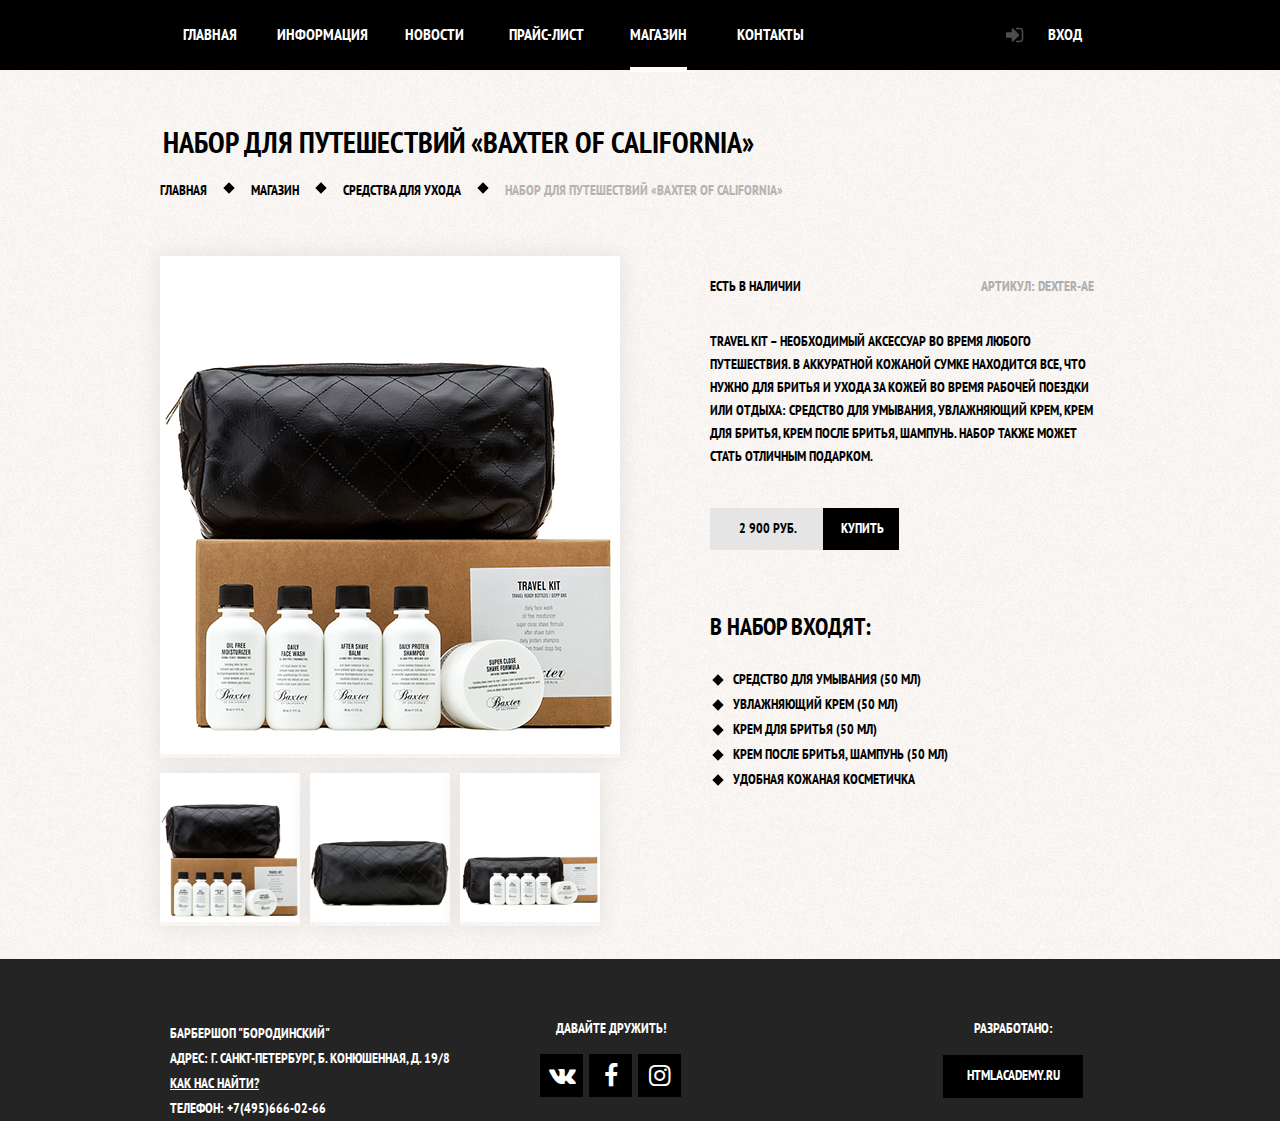
==== barbershop-item.html @ 1c70d249 "v 2.0" ====
<!DOCTYPE html>
<html lang="ru">
<head>
	<title>Барбершоп «Бородинский»</title>
	<link rel="stylesheet" href="css/style.css">
	<link rel="stylesheet" href="css/normalize.css">
</head>
<body>
	<div class="wrapper barbershop-background-white">
		<header class="header header_size header__btn_text">
			<div class="container">	
				<ul type="none">
					<li><a class="header__btn header__btn_size" href="index.html">Главная</a></li>						
					<li><a class="header__btn header__btn_size" href="#">Информация</a></li>
					<li><a class="header__btn header__btn_size" href="#">Новости</a></li>
					<li><a class="header__btn header__btn_size" href="barbershop-price.html">Прайс-лист</a></li>
					<li><a class="header__btn header__btn_size" href="barbershop-shop.html"><span class="header__btn_current-page">Магазин</span></a></li>
					<li><a class="header__btn header__btn_size" href="#">Контакты</a></li>
				</ul>
					<a class="header__btn header__btn_size header__btn_align" href="#">
					<img class="header__btn__icon-login header__btn__icon-login_size" src="img/icon-login.png">Вход
					</a>
					<div class="clearfix"></div>
			</div>
		</header>

		<div class="container">
			<div class="title title_text title_size">
				<h2>Набор для путешествий «Baxter of California»</h2>
			</div>

			<ul class="bread-crumbs bread-crumbs_text bread-crumbs_size">
				<li><a href="#">Главная</a></li>
				<li><a href="#">Магазин</a></li>
				<li><a href="#">Средства для ухода</a></li>
				<li><span class="bread-crumbs_text_grey">Набор для путешествий «Baxter of California»</span></li>
				<div class="clearfix"></div>
			</ul>

			<div class="product-img product-img_size">

				<div class="product-img-main_size product-img_shadow">
					<img src="img/baxter-of-california-img-1.png">
				</div>

				<div class="product-img_shadow product-img_float">
					<img src="img/baxter-of-california-img-2.png">
				</div>

				<div class="product-img-secondary_size product-img_shadow product-img_float">
					<img src="img/baxter-of-california-img-3.png">
				</div>

				<div class="product-img_shadow product-img_float">
					<img src="img/baxter-of-california-img-4.png">
				</div>
			</div>

			<div class="product-information product-information_size product-information_text">
				<p>
					Есть в наличии <span class="product-information__article_text">Артикул: DEXTER-AE</span>
				</p>

				<p class="product-information__description_size 
					product-information__description_text">
					Travel Kit – необходимый аксессуар во время любого путешествия. В аккуратной кожаной сумке находится все, что нужно для бритья и ухода за кожей во время рабочей поездки или отдыха: средство для умывания, увлажняющий крем, крем для бритья, крем после бритья, шампунь. Набор также может стать отличным подарком.
				</p>

				<ul class="product-information__cost-buy">
					<li>2 900 руб.</li>
					<li><a href="#">Купить</a></li>
				</ul>

				<div class="clearfix"></div>

				<h3>В набор входят:</h3>

				<ul class="product-information__kit">
					<li>Средство для умывания (50 мл)</li>
					<li>Увлажняющий крем (50 мл)</li>
					<li>Крем для бритья (50 мл)</li>
					<li>Крем после бритья, шампунь (50 мл)</li>
					<li>Удобная кожаная косметичка</li>
				</ul>
			</div>
		</div>
		<div class="clearfix"></div>

			<footer class="footer footer_size">
			<div class="container">
				<div class="footer__adress_size footer__adress_text footer_float">
					<ul type="none">
						<li>Барбершоп "Бородинский"</li>
						<li>Адрес: г. Санкт-Петербург, Б. Конюшенная, д. 19/8</li>
						<li><a class="footer__adress__text_underline" href="#">Как нас найти?</a></li>
						<li>Телефон: +7(495)666-02-66</li>
					</ul>
				</div>

				<div class="footer__vk-fb_size footer__vk-fb_text footer_float">
					<h4>Давайте дружить!</h4>
					<br>
					<ul type="none">
						<li>
							<a class="footer__vk_size footer__vk_text" href="#">
								<i class="icon-vkontakte"></i>
							</a>
						</li>
						<li>
							<a class="footer__f_size footer__f_text" href="#">
								<i class="icon-facebook"></i>
							</a>
						</li>
						<li>
							<a class="footer__instagram_size footer__instagram_text" href="#">
								<i class="icon-instagram"></i>
							</a>
						</li>
					</ul>
				</div>

				<div class="footer__developer_size footer__developer_text footer_float">
					<h4>Разработано:</h4>
					<div class="footer__develer__html-academy_size footer__develer__html-academy_text">
					<a href="#">htmlacademy.ru</a>
					</div>
				</div>
				<div class="clearfix"></div>
			</div>
		</footer>

	</div>
</body>
</html>
---- css/style.css ----
/*
*******************************

Содержание

*******************************
1. INDEX......................1
	1.1. FONT.................1
	1.2. HEADER(MENU).........2
	1.3. LOGO.................3
	1.4. DESCRIPTION..........4
	1.5. NEWS-PHOTO...........5
	1.6. CONTACTS SIGN-UP.....6
	1.7. FOOTER...............7
8. BARBERSHOP-ITEM............8 
	8.1 TITLE.................8
	8.2 BREAD-CRUMBS..........9
	8.3 PRODUCT..............10
9. BARBERSHOP-PRICE..........11
	9.1 HAIRCUT..............11
	9.2 MEANS................12
	9.3 TABLE................13
	9.4 ABOUT-US.............14
10.BARBERSHOP-SHOP...........15
	10.1 MANUFACTURERS-
	GROUP-OF-PRODUCT.........16
	10.2 MANUFACTURERS.......17
	10.3 GROUP-OF-PRODUCT....18
	10.4 GOODS...............19
*/


/*
***********************

INDEX................1

		START

***********************
*/


/*
***********************

FONT.................1

		START

***********************
*/

@font-face {
    font-family: "PT Sans Narrow Bold"; /* Гарнитура шрифта */
    src: url(../fonts/PTSans/PTN77F.ttf); /* Путь к файлу со шрифтом */
   }

@font-face {
    font-family: "PT Sans Narrow"; /* Гарнитура шрифта */
    src: url(../fonts/PTSans/PTN57F.ttf); /* Путь к файлу со шрифтом */
   }

@font-face {
  font-family: 'fontello';
  src: url('../fonts/fontello.eot?81236304');
  src: url('../fonts/fontello.eot?81236304#iefix') format('embedded-opentype'),
       url('../fonts/fontello.woff2?81236304') format('woff2'),
       url('../fonts/fontello.woff?81236304') format('woff'),
       url('../fonts/fontello.ttf?81236304') format('truetype'),
       url('../fonts/fontello.svg?81236304#fontello') format('svg');
  font-weight: normal;
  font-style: normal;
}

 
 [class^="icon-"]:before, [class*=" icon-"]:before {
  font-family: "fontello";
  font-style: normal;
  font-weight: normal;
  speak: none;
 
  display: inline-block;
  text-decoration: inherit;
  width: 1em;
  margin-right: .2em;
  text-align: center;
  /* opacity: .8; */
 
  /* For safety - reset parent styles, that can break glyph codes*/
  font-variant: normal;
  text-transform: none;
 
  /* fix buttons height, for twitter bootstrap */
  line-height: 1em;
 
  /* Animation center compensation - margins should be symmetric */
  /* remove if not needed */
  margin-left: .2em;
 
  /* you can be more comfortable with increased icons size */
  /* font-size: 120%; */
 
  /* Font smoothing. That was taken from TWBS */
  -webkit-font-smoothing: antialiased;
  -moz-osx-font-smoothing: grayscale;
 
  /* Uncomment for 3D effect */
  /* text-shadow: 1px 1px 1px rgba(127, 127, 127, 0.3); */
}
 
.icon-facebook:before { content: '\f09a'; } /* '' */
.icon-instagram:before { content: '\f16d'; } /* '' */
.icon-vkontakte:before { content: '\f189'; } /* '' */

/*
***********************

FONT.................1

		END

***********************
*/

* {
	margin: 0;
	padding: 0;
}

a {
	text-decoration: none;
	color: inherit;
}

h3 {
	font-size: 20px;
}

.wrapper {
	background: url(../img/background.png);
}

.container {
	width: 960px;
	margin: 0 auto;
}

.clearfix {
	width: 100%;
	display: block;
	clear: both;
}

/*
***********************

HEADER(MENU).........2

		START

***********************
*/

.header {
	background: black;
	clear: both;
}

.header_size {
	width: 100%;
}
.header__btn {
	float: left;
}

.header__btn:hover {
	background: #242424;
}

.header__btn_size{
	width: 100px;
	height: calc(70px - 25px);
	padding: 25px 0 0;
	margin-right: 12px;
}

.header__btn_text{
	color: white;
	text-transform: uppercase;
	text-align: center;
	font-size: 16px;
	font-family: "PT Sans Narrow Bold", sans-serif;
}

.header__btn_current-page {
	display: inline-block;
	position: relative;
}

.header__btn_current-page:after {
	content: '';
    position: relative;
    width: 100%;
    display: inline-block;
    height: 5px;
    background-color: white;
    bottom: -14px;
    left: 0;
    right: 0;
    margin: 0 auto;
}

.header__btn__icon-login{
	float: left;
}

.header__btn__icon-login_size {
	width:18px;
	height: 16px;
	margin: 2px 0 0; 
}

.header__btn_align {
	margin-left: 174px;
	margin-right: 0;
}

/*
***********************

HEADER(MENU).........2

		END

***********************
*/


/*
***********************

LOGO.................3

		START

***********************
*/



.logo_size {
	width: 367px;
	margin: 60px auto 41px;
}


/*
***********************

LOGO.................3

		END

***********************
*/


/*
***********************

DESCRIPTION..........4

		START

***********************
*/


.description p {
	font-size: 14px;
	line-height: 22px;
}

.description h3 {
	font-size: 30px;
}

.description_size {
	width: calc(960px - 20px);
	margin: 64px auto 80px;
}

.description_text {
	color: white;
	text-transform: uppercase;
	text-align: center;
	font-family: "PT Sans Narrow Bold", sans-serif;
}

.description__clause {
	display: inline-block;
	vertical-align: top;
}

.description__clause_size {
	width: 260px;
	margin: 0 25px;
}

.description__clause p:before {
	content: "";
	display: block;
	width: 22px;
	height: 22px;
	background: white;
	transform: rotate(45deg);
	margin: 23px auto 34px;
}


/*
***********************

DESCRIPTION..........4

		END

***********************
*/


/*
***********************

NEWS-PHOTO...........5

		START

***********************
*/

.news-photo {
	background: #fdfaf7;
	clear: both;
}

.news-photo_size {
	width: calc(940px - 160px);
	padding: 54px 80px;
	margin: 42px auto 18px;
}

/*.news:after {
	content: "";
	display: block;
	width: 8px;
	height: 278px;
	background: url("img/news-photo-line.png") no-repeat;
}*/

.news-size {
	width: calc(380px - 55px);
	margin: 0 55px 0 0;
}

.news_text {
	text-transform: uppercase;
	line-height: 24px;
	font-size: 14px;
	font-family: "PT Sans Narrow Bold", sans-serif;
}

.news_float {
	float: left;
}
.news h3 {
	font-size: 27px;
}

.news_date {
	color: #41403f;
	font-size: 16px;
	text-transform: lowercase;
	font-family: "PT Sans Narrow", sans-serif;
}

.news__first_size {
	width: calc(100% - 10px);
	padding-right: 10px;
	margin: 40px 0 18px;
}

.news__second_size {
	width: calc(100% - 10px);
	padding-right: 10px;
	margin: 18px 0 36px;
}

.news-photo__btn {
	background: black;
}

.news-photo__btn_size {
	width: 140px;
	height: calc(44px - 15px);
	padding: 15px 0 0 0;
}

.news-photo__btn_text {
	color: white;
	text-transform: uppercase;
	text-align: center;
	line-height: 14px;
	font-size: 14px;
	font-family: "PT Sans Narrow Bold", sans-serif;
}

.news-photo__btn_float {
	float: left;
}

.news-photo-line {
	float: left;
}

.photo {
	float: left;
}

.photo_size {
	width: 337px;
	margin-left: 55px;
}

.photo_text {
	text-transform: uppercase;
	font-size: 16px;
	font-family: "PT Sans Narrow Bold", sans-serif;
}

.photo h3 {
	display: block;
	font-size: 30px;
	margin-left: 34px;
}

.photo_img {
	width: 286px;
	height: 164px;
	border: 7px solid #fff;
	margin-left: 31px;
	margin-top: 12px;
}

.photo__btn_size {
	width: 140px;
	height: calc(44px - 15px);
	padding: 15px 0 0 0;
	margin-top: 36px;
}

.photo__btn_size_back {
	margin-left: 33px;
}

.photo__btn_size_next {
	margin-left: 19px;
}

/*
***********************

NEWS-PHOTO...........5

		END

***********************
*/

/*
***********************

CONTACTS SIGN-UP.....6

		START

***********************
*/

.contacts-sign-up {
	background: #fdfaf7;
	clear: both;
}

.contacts-sign-up_size {
	width: calc(940px - 160px);
	padding: 54px 80px;
	margin: 18px auto 33px;
}

.contacts {
	float: left;
}

.contacts_size {
	width: calc(380px - 55px);
	height: 322px;
	margin: 0 55px 0 0;
}

.contacts_margin-top {
	margin-top: 20px;
}

.contacts_text {
	text-transform: uppercase;
	font-size: 14px;
	line-height: 24px;
	font-family: "PT Sans Narrow Bold", sans-serif;
}

.contacts h3 {
	font-size: 27px;	
}

.contacts br {
	line-height: 40px;
}

.contacts__btn {
	background: black;
}

.contacts__btn_size {
	width: 140px;
	height: calc(44px - 15px);
	padding: 15px 0 0 0;
	margin: 49px 0 0;
}

.contacts__btn_margin-right {
	margin-right: 8px;
}

.contacts__btn_margin-left {
	margin-left: 8px;
}

.contacts__btn_text {
	color: white;
	text-transform: uppercase;
	text-align: center;
	line-height: 14px;
	font-size: 14px;
	font-family: "PT Sans Narrow Bold", sans-serif;
}

.contacts__btn_float {
	float: left;
}

.sign-up {
	float: left;
}

.sign-up_size {
	width: calc(355px - 40px);
	height: 322px;
	margin: 4px 0 0 77px;
}

.sign-up_text {
	text-transform: uppercase;
	line-height: 27px;
	font-size: 14px;
	font-family: "PT Sans Narrow Bold", sans-serif;
}

.sign-up h3 {
	font-size: 30px;
	margin-bottom: 31px;	
}

.sign-in__input-field_size {
	width: calc(140px - 15px);
	height: 43px;
	padding-left: 15px;
	margin: 20px 10px 0 0;
}

.sign-in__input-field_text { 
	text-transform: uppercase;
	font-size: 16px;
	font-family: "PT Sans Narrow Bold", sans-serif;
}

.sign-in__input-field_border {
	border: 3px solid black;
}

.sign-in__input-field_outline {
	outline: 0 solid black;
}

.sign-in__input-field_float {
	float: left;
}

.sign-in__btn-submit_size {
	width: 300px;
	height: 44px;
	background: black;
	margin: 24px 0 0 8px;
}

.sign-in__btn-submit_text {
	color: white;
	text-transform: uppercase;
	text-align: center;
	line-height: 14px;
	font-size: 14px;
	font-family: "PT Sans Narrow Bold", sans-serif;
}

.sign-in__btn-submit_border {
	border: 1px solid black;
}

/*
***********************

CONTACTS SIGN-UP.....6

		END

***********************
*/

/*
***********************

FOOTER...............7

		START

***********************
*/



.footer_size {
	width: 100%;
	margin: 33px auto 0;
	background: #242424;
}

.footer__adress_size {
	margin: 62px 45px 0 10px; 
}

.footer__adress_text {
	color: white;
	text-transform: uppercase;
	text-align: left;
	line-height: 25px;
	font-size: 14px;
	font-family: "PT Sans Narrow Bold", sans-serif;
}

.footer__adress__text_underline {
	text-decoration: underline;
}

.footer_float {
	float: left;
}

.footer h4 {
	color: white;
	text-transform: uppercase;
	text-align: center;
	line-height: 14px;
	font-size: 14px;
	font-family: "PT Sans Narrow Bold", sans-serif;
}

.footer__vk-fb_size {
	width: 143px;
	margin: 62px 130px 0 45px; 
}

.footer__vk_size {
	width: 43px;
	height: calc(43px - 8px);
	padding-top: 8px;
	margin: 0 3px 0 0;
	background: black;
	float: left;
}

.footer__vk_size:hover {
	background: white;
	color: black;
}

.footer__vk_text {
	font-family: "fontello", sans-serif;
	color: white;
	font-size: 25px;
	text-align: center;
}

.footer__f_size {
	width: 43px;
	height: calc(43px - 8px);
	padding-top: 8px;
	margin: 0 3px 0 3px;
	background: black;
	float: left;
}

.footer__f_size:hover {
	background: white;
	color: black;
}

.footer__f_text {
	font-family: "fontello", sans-serif;
	color: white;
	font-size: 25px;
	text-align: center;
}

.footer__instagram_size {
	width: 43px;
	height: calc(43px - 8px);
	padding-top: 8px;
	margin: 0 0 0 3px;
	background: black;
	float: left;
}

.footer__instagram_size:hover {
	background: white;
	color: black;
}

.footer__instagram_text {
	font-family: "fontello", sans-serif;
	color: white;
	font-size: 25px;
	text-align: center;
}

.footer__developer_size {
	width: 140px;
	margin: 62px 0 0 130px; 
	float: left;
}

.footer__developer_text {
	color: white;
	text-transform: uppercase;
	text-align: center;
	line-height: 14px;
	font-size: 14px;
	font-family: "PT Sans Narrow Bold", sans-serif;
}

.footer__develer__html-academy_size {
	width: 140px;
	height: 43px;
	margin: 20px 0 0;
	background: black;	
}

.footer__develer__html-academy_size:hover {
	background: white;
	color: black;	
}

.footer__develer__html-academy_text {
	line-height: 40px;
}


/*
***********************

FOOTER...............7

		END

***********************
*/

/*
***********************

INDEX................1

		END

***********************
*/

/*
***********************

BARBERSHOP-ITEM......8 

		START

***********************
*/

.barbershop-background-white {
	background: url(../img/background-white.png) repeat;
}

/*
***********************

TITLE.................8

		START

***********************
*/


.title_text {
	text-transform: uppercase;
	font-size: 20px;
	font-family: "PT Sans Narrow Bold", sans-serif;
}

.title_size {
	width: calc(100% - 20px);
	margin: 55px 0 22px 3px;
}


/*
***********************

TITLE.................8

		END

***********************
*/

/*
***********************

BREAD-CRUMBS..........9

		START

***********************
*/

.bread-crumbs {
	list-style-type: none;
}

.bread-crumbs li {
	float: left;
}

.bread-crumbs li:after {
	content: "";
	display: inline-block;
	width: 8px;
	height: 8px;
	transform: rotate(45deg);
	background: black;
	margin: 0 18px 3px;
}

.bread-crumbs li:nth-child(4):after {
	display: none;
}

.bread-crumbs_text {
	text-transform: uppercase;
	font-size: 14px;
	font-family: "PT Sans Narrow Bold", sans-serif;	
}

.bread-crumbs_text_grey {
	color: #b5b3b1;
}

.bread-crumbs_size {
	margin-bottom: 10px;
}


/*
***********************

BREAD-CRUMBS..........9

		END

***********************
*/


/*
***********************

PRODUCT..............10

		START

***********************
*/


.product-img {
	float: left;
}

.product-img_float {
	float: left;
}

.product-img_size {
	margin-top: 48px;
	margin-right: 90px;
}

.product-img-main_size {
	margin-bottom: 15px;
}

.product-img_shadow {
	box-shadow: 0 0 20px #e2dfdc
}

.product-img-secondary_size {
	margin:0 10px;
}

.product-information {
	float: left;
}

.product-information_size {
	width: 390px;
	margin-top: 70px;	
}

.product-information_text {
	text-transform: uppercase;
	font-size: 14px;
	font-family: "PT Sans Narrow Bold", sans-serif;	
}

.product-information_text h3 {
	display: block;
	font-size: 24px;
	margin-top: 63px;
	margin-bottom: 27px;
}

.product-information__article_text {
	display: inline-block;
	color: #aeaeae;
	margin-left: 177px;
}

.product-information__description_size {
	margin-top: 36px;
}

.product-information__description_text{
	line-height: 23px;
}

.product-information__cost-buy {
	list-style-type: none;
}


.product-information__cost-buy li:first-child {
	display: inline-block;
	width: 110px;
	height: 30px;
	padding-left: 3px;
	padding-top: 12px;
	margin-top: 40px;
	text-align: center;
	background: #e5e5e5;
	float: left;
}

.product-information__cost-buy li:last-child {
	display: inline-block;
	width: 74px;
	height: 30px;
	padding-left: 2px;
	padding-top: 12px;
	margin-top: 40px;
	color: white;
	text-align: center;
	background: black;
	float: left;
}

.product-information__kit {
	list-style-type: none;	
}

.product-information__kit li {
	line-height: 25px;
	margin-left: 4px;
}
.product-information__kit li:before {
	content: "";
	display: inline-block;
	width: 8px;
	height: 8px;
	transform: rotate(45deg);
	background: black;
	margin-right: 11px;
}

/*
***********************

PRODUCT..............10

		END

***********************
*/

/*
***********************

BARBERSHOP-ITEM......8 

		END

***********************
*/

/*
***********************

BARBERSHOP-PRICE....11

		START

***********************
*/

.bread-crumbs_display-none li:nth-child(2):after {
	display: none;
}


/*
***********************

HAIRCUT..............11

		START

***********************
*/

.haircut_size {
/*	padding-right: 38px;*/
	margin-top: 48px;
	margin-bottom: 10px;
}

.haircut_text h3 {
	font-size: 48px;
/*	text-align: center;*/
	text-transform: uppercase;
	font-family: "PT Sans Narrow Bold", sans-serif;	
}

.haircut_text h3:before {
	display: inline-block;
	content: "";
	width: 160px;
	margin-right: 25px;
	border-bottom: 2px solid black;
	vertical-align: middle;
}

.haircut_text h3:after {
	display: inline-block;
	content: "";
	width: 160px;
	margin-left: 33px;
	border-bottom: 2px solid black;
	vertical-align: middle;
}

/*
***********************

HAIRCUT..............11

		END

***********************
*/


/*
***********************

MEANS................12

		START

***********************
*/

.means {
	float: left;
}
.means_size {
	width: 236px;
	margin-top: 50px;
	margin-right: 244px;
}

.means_text {
	font-size: 14px;
	line-height: 38px;
	text-transform: uppercase;
	font-family: "PT Sans Narrow Bold", sans-serif;	
}

.means_text h4{
	font-size: 24px;
	line-height: 29px;
	text-transform: uppercase;
	font-family: "PT Sans Narrow Bold", sans-serif;	
}
.means ul {
	list-style-type: none;
}
.means ul {
	margin-top: 18px;
}
.means li:before {
	content: "";
	display: inline-block;
	width: 5px;
	height: 5px;
	transform: rotate(45deg);
	margin-right: 18px;
	background: black;
}


/*
***********************

MEANS................12

		END

***********************
*/

/*
***********************

TABLE................13

		START

***********************
*/

.table-price {
	float: left;
}
.table-price_size {
	margin-top: 50px;
}
.table-price table {
	margin-top: 37px;
	border-collapse: collapse;
}

.table-price td {
	border: 1px solid black;
	width: 221px;
	height: 40px;
}

.table-price td:nth-child(odd) {
	padding-left: 19px;
}

.table-price td:nth-child(even) {
	text-align: center;
}

.table-price_text {
	font-size: 14px;
	text-transform: uppercase;
	font-family: "PT Sans Narrow Bold", sans-serif;	
}

.table-price_text h4{
	width: 175px;
	font-size: 24px;
/*	line-height: 29px;*/
	text-transform: uppercase;
	font-family: "PT Sans Narrow Bold", sans-serif;	
}

/*
***********************

TABLE................13

		END

***********************
*/

/*
***********************

ABOUT-US.............14

		START

***********************
*/

.about-us_size {
	margin-top: 50px;
}

.about-us_text {
	font-size: 14px;
	text-transform: uppercase;
	font-family: "PT Sans Narrow Bold", sans-serif;	
}

.about-us h4 {
	font-size: 24px;
	text-transform: uppercase;
	font-family: "PT Sans Narrow Bold", sans-serif;	
}

/*.about-us p:nth-child(2) {
	width: 385px;
	margin-top: 33px;
	margin-right: 97px;
	line-height: 23px;
	float: left;
	background: red;
}
.about-us p:nth-child(3) {
	width: 368px;
	margin-top: 30px;
	line-height: 24px;
	float: left;
	background: green;
}
*/
.about-us__left-paragraph {
	width: 385px;
	margin-top: 33px;
	margin-right: 97px;
	line-height: 23px;
	float: left;
}

.about-us__rigth-paragraph {
	width: 368px;
	margin-top: 30px;
	line-height: 24px;
	float: left;
}

/*
***********************

ABOUT-US.............14

		END

***********************
*/

/*
***********************

BARBERSHOP-PRICE.....9

		END

***********************
*/

/*
***********************

BARBERSHOP-SHOP....10

		START

***********************
*/

.bread-crumbs_display-none-shop li:nth-child(3):after {
	display: none;
}

/*
***********************

MANUFACTURERS-GROUP-OF-PRODUCT....15

		START

***********************
*/


.manufacturers-group-of-product {
	float: left;
}

.manufacturers-group-of-product_text {
	font-size: 14px;
	text-transform: uppercase;
	font-family: "PT Sans Narrow Bold", sans-serif;	
}

.manufacturers-group-of-product_size {
	width: 200px;
	margin-top: 45px;
	margin-right: 40px;
}

.manufacturers-group-of-product h3 {
	font-size: 24px;
	text-transform: uppercase;
	font-family: "PT Sans Narrow Bold", sans-serif;		
}

.manufacturers-group-of-product label:hover {
	color: #663d15;
}


/*
***********************

MANUFACTURERS-GROUP-OF-PRODUCT....15

		END

***********************
*/


/*
***********************

MANUFACTURERS........16

		START

***********************
*/


.manufacturers ul {
	list-style-type: none;
	margin-top: 20px;
	line-height: 37px;
}

.manufacturers input {
	display: none;
}

.manufacturers input[type="checkbox"] + label:before {
	content: "";
	display: inline-block;
 	width: 20px; 
	height: 20px;
	margin-right: 26px;
	background: url(../img/checkbox-1.jpg) no-repeat;
 	cursor: pointer; 
 	vertical-align: middle;
}

.manufacturers input[type="checkbox"]:checked + label:before {
 background-position: 0 -20px;
}


/*
***********************

MANUFACTURERS........16

		END

***********************
*/


/*
***********************

GROUP-OF-PRODUCT.....17

		START

***********************
*/

.group-of-product {
	margin-top: 42px;
}
.group-of-product ul {
	list-style-type: none;
	margin-top: 30px;
	line-height: 42px;	
}

.group-of-product input {
	display: none;
}

.group-of-product input[type="radio"] + label:before {
	content: "";
	display: inline-block;
 	width: 20px; 
	height: 20px;
	margin-right: 26px;
	background: url(../img/radio-1.jpg) no-repeat;
 	cursor: pointer; 
 	vertical-align: middle;
}

.group-of-product input[type="radio"]:checked + label:before {
 background-position: 0 -20px;
}

.group-of-product li:nth-child(1) label {
	display: block;
	line-height: 19px;
}

.group-of-product li:nth-child(1) label:before {
	float: left;
}

.btn-submit {
	display: block;
	width: 114px;
	height: 43px;
	margin-top: 44px;
	text-align: center;
	color: white;
	background: black;
	border: none;
	font-size: 12.76px;
	text-transform: uppercase;
	font-family: "PT Sans Narrow Bold", sans-serif;
}

/*
***********************

GROUP-OF-PRODUCT.....17

		END

***********************
*/

/*
***********************

GOODS................19

		START

***********************
*/

.goods {
	float: left;
}

.goods_size {
	width: 720px;
	margin-top: 45px;
}

.goods_text {
	font-size: 14px;
	font-family: "PT Sans Narrow Bold", sans-serif;		
}

.goods__block h4{
	font-size: 14px;
	font-family: "PT Sans Narrow Bold", sans-serif;
	margin-left: 13px;
	margin-top: 10px;
}

.goods__block h5 {
	text-transform: uppercase;
	font-size: 14px;
	font-family: "PT Sans Narrow Bold", sans-serif;
	margin-left: 14px;	
}

.goods__block {
	float: left;
	box-shadow: 0 0 25px #e9e6e4;
}

.goods__block_marg-top {
	margin-top: 12px;
}

.goods__block_size {
	width: 220px;
	padding: 10px 5px 15px;
	margin-right: 10px;
}

.goods-for-travels__img {
	content: "";
	display: block;
	width: 220px;
	height: 165px;
	background: url(../img/goods-for-travels.png) no-repeat;
}

.goods__block ul {
	list-style-type: none;
}

.goods__block li {
	float: left;
}

.goods__block li:nth-child(odd) {
	display: inline-block;
	background: #e5e5e5;
	color: black;
	width: 108px;
	height: 30px;
	text-align: center;
	padding-top: 13px;
	margin-top: 15px;
	margin-left: 14px;
}

.goods__block li:nth-child(even) {
	display: inline-block;
	background: black;
	color: white;
	width: 78px;
	height: 30px;
	text-align: center;
	padding-top: 13px;
	margin-top: 15px;
}

.goods__block li:nth-child(even):hover {
/*	display: inline-block;*/
	background: #663d15;
/*	color: white;
	width: 78px;
	height: 30px;
	text-align: center;
	padding-top: 13px;
	margin-top: 15px;*/
}

.moisturizing-conditioner__img {
	content: "";
	display: block;
	width: 220px;
	height: 165px;
	background: url(../img/moisturizing-conditioner.png) no-repeat;
}

.hair-gel__img {
	content: "";
	display: block;
	width: 220px;
	height: 165px;
	background: url(../img/hair-gel.png) no-repeat;
}

.clay-for-hair__img {
	content: "";
	display: block;
	width: 220px;
	height: 165px;
	background: url(../img/clay-for-hair.png) no-repeat;	
}

.hair-gel-2__img {
	content: "";
	display: block;
	width: 220px;
	height: 165px;
	background: url(../img/hair-gel-2.png) no-repeat;	
}

.shaving-kit__img {
	content: "";
	display: block;
	width: 220px;
	height: 165px;
	background: url(../img/shaving-kit.png) no-repeat;	
}

.btn-page-for-goods_text {
	text-transform: uppercase;
	font-size: 14px;
	font-family: "PT Sans Narrow Bold", sans-serif;

}

.btn-page-for-goods_size {
	margin-top: 48px;
	margin-left: 242px;
}

.btn-page-for-goods li {
	display: inline-block;
	width: 42px;
	height: 31px;
	padding-top: 14px;
	margin-right: 5px;
	background: black;
	color: white;
	text-align: center;
}

.btn-page-for-goods li:hover {
	background: #663d15;
}

.btn-page-for-goods__current-page li {
	display: inline-block;
	background: white;
	color: black;
}

.btn-page-for-goods__current-page li:hover {
	background: white;
}

/*
***********************

GOODS................19

		END

***********************
*/

/*
***********************

BARBERSHOP-SHOP....15

		END

***********************
*/
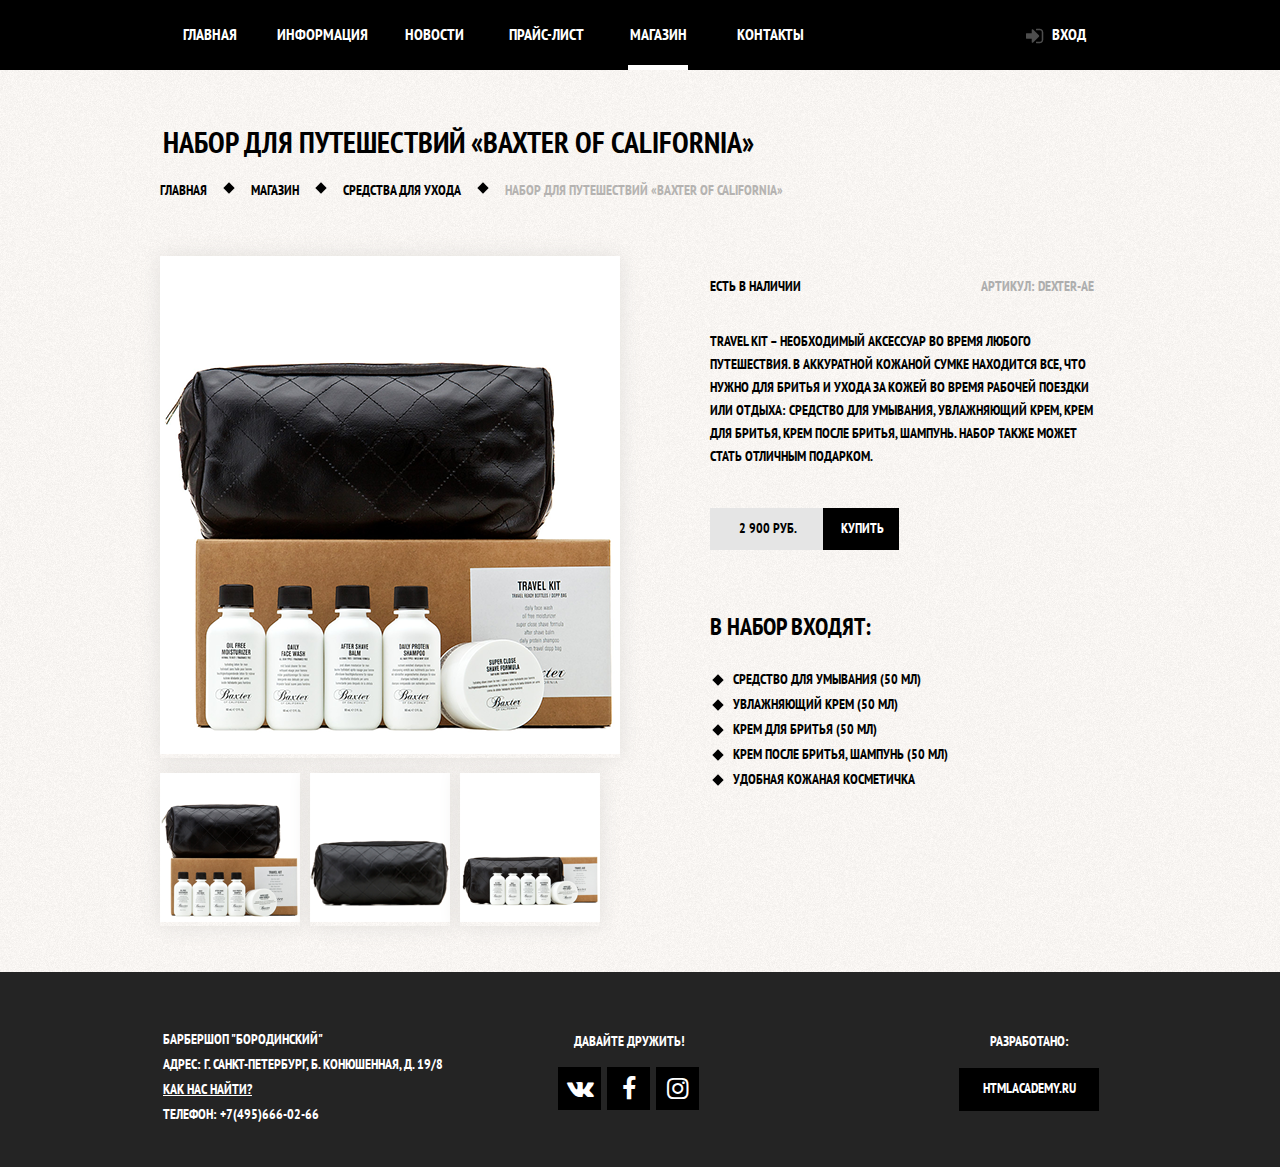
==== commit eddb5056: "v2.1 review first" ====
--- a/barbershop-item.html
+++ b/barbershop-item.html
@@ -8,23 +8,62 @@
 <body>
 	<div class="wrapper barbershop-background-white">
 		<header class="header header_size header__btn_text">
+
 			<div class="container">	
+
 				<ul type="none">
-					<li><a class="header__btn header__btn_size" href="index.html">Главная</a></li>						
-					<li><a class="header__btn header__btn_size" href="#">Информация</a></li>
-					<li><a class="header__btn header__btn_size" href="#">Новости</a></li>
-					<li><a class="header__btn header__btn_size" href="barbershop-price.html">Прайс-лист</a></li>
-					<li><a class="header__btn header__btn_size" href="barbershop-shop.html"><span class="header__btn_current-page">Магазин</span></a></li>
-					<li><a class="header__btn header__btn_size" href="#">Контакты</a></li>
+
+					<li>
+						<a class="header__btn header__btn_size" href="index.html">
+							Главная
+						</a>
+					</li>
+
+					<li>
+						<a class="header__btn header__btn_size" href="#">
+						Информация
+						</a>
+					</li>
+
+					<li>
+						<a class="header__btn header__btn_size" href="#">
+						Новости
+						</a>
+					</li>
+
+					<li>
+						<a class="header__btn header__btn_size" href="barbershop-price.html">
+						Прайс-лист
+						</a>
+					</li>
+
+					<li>
+						<a class="header__btn header__btn_size" href="barbershop-shop.html">
+							<span class="header__btn_current-page">
+							Магазин
+							</span>
+						</a>
+					</li>
+
+					<li>
+						<a class="header__btn header__btn_size" href="#">
+						Контакты
+						</a>
+					</li>
 				</ul>
-					<a class="header__btn header__btn_size header__btn_align" href="#">
-					<img class="header__btn__icon-login header__btn__icon-login_size" src="img/icon-login.png">Вход
+
+					<a class="header__btn header__btn_size header__btn_align header__btn__icon-login" href="#">
+					Вход
 					</a>
-					<div class="clearfix"></div>
+
+				<div class="clearfix"></div>
+
 			</div>
+
 		</header>
 
 		<div class="container">
+
 			<div class="title title_text title_size">
 				<h2>Набор для путешествий «Baxter of California»</h2>
 			</div>
@@ -33,7 +72,10 @@
 				<li><a href="#">Главная</a></li>
 				<li><a href="#">Магазин</a></li>
 				<li><a href="#">Средства для ухода</a></li>
-				<li><span class="bread-crumbs_text_grey">Набор для путешествий «Baxter of California»</span></li>
+				<li>
+					<span class="bread-crumbs_text_grey">Набор для путешествий «Baxter of California»
+					</span>
+				</li>
 				<div class="clearfix"></div>
 			</ul>
 
@@ -54,9 +96,11 @@
 				<div class="product-img_shadow product-img_float">
 					<img src="img/baxter-of-california-img-4.png">
 				</div>
+
 			</div>
 
 			<div class="product-information product-information_size product-information_text">
+
 				<p>
 					Есть в наличии <span class="product-information__article_text">Артикул: DEXTER-AE</span>
 				</p>
@@ -92,7 +136,11 @@
 					<ul type="none">
 						<li>Барбершоп "Бородинский"</li>
 						<li>Адрес: г. Санкт-Петербург, Б. Конюшенная, д. 19/8</li>
-						<li><a class="footer__adress__text_underline" href="#">Как нас найти?</a></li>
+						<li>
+							<a class="footer__adress__text_underline" href="#">
+							Как нас найти?
+							</a>
+						</li>
 						<li>Телефон: +7(495)666-02-66</li>
 					</ul>
 				</div>
--- a/css/style.css
+++ b/css/style.css
@@ -174,8 +174,28 @@
 	float: left;
 }
 
+.header__btn__icon-login:before {
+	content: "";
+	display: inline-block;
+	width: 18px;
+	height: 16px;
+	margin-right: 5px;
+	vertical-align: middle;
+	background: url(../img/icon-login.png);
+}
+
 .header__btn:hover {
 	background: #242424;
+}
+
+.header__btn__icon-login:hover:before {
+	content: "";
+	display: inline-block;
+	width: 18px;
+	height: 16px;
+	margin-right: 5px;
+	vertical-align: middle;
+	background: url(../img/icon-login-hover.png);
 }
 
 .header__btn_size{
@@ -205,7 +225,7 @@
     display: inline-block;
     height: 5px;
     background-color: white;
-    bottom: -14px;
+    bottom: -12px;
     left: 0;
     right: 0;
     margin: 0 auto;
@@ -651,12 +671,12 @@
 
 .footer_size {
 	width: 100%;
-	margin: 33px auto 0;
+	margin: 46px auto 0;
 	background: #242424;
 }
 
 .footer__adress_size {
-	margin: 62px 45px 0 10px; 
+	margin: 55px 45px 40px 3px; 
 }
 
 .footer__adress_text {
@@ -687,7 +707,7 @@
 
 .footer__vk-fb_size {
 	width: 143px;
-	margin: 62px 130px 0 45px; 
+	margin: 62px 130px 0 70px; 
 }
 
 .footer__vk_size {
@@ -755,7 +775,7 @@
 
 .footer__developer_size {
 	width: 140px;
-	margin: 62px 0 0 130px; 
+	margin: 62px 0 0 128px; 
 	float: left;
 }
 
@@ -1198,7 +1218,7 @@
 }
 
 .table-price td {
-	border: 1px solid black;
+	border: 2px solid black;
 	width: 221px;
 	height: 40px;
 }
@@ -1281,6 +1301,7 @@
 	width: 385px;
 	margin-top: 33px;
 	margin-right: 97px;
+	margin-bottom: 85px;
 	line-height: 23px;
 	float: left;
 }
@@ -1288,6 +1309,7 @@
 .about-us__rigth-paragraph {
 	width: 368px;
 	margin-top: 30px;
+	margin-bottom: 85px;
 	line-height: 24px;
 	float: left;
 }
@@ -1361,113 +1383,6 @@
 
 .manufacturers-group-of-product label:hover {
 	color: #663d15;
-}
-
-
-/*
-***********************
-
-MANUFACTURERS-GROUP-OF-PRODUCT....15
-
-		END
-
-***********************
-*/
-
-
-/*
-***********************
-
-MANUFACTURERS........16
-
-		START
-
-***********************
-*/
-
-
-.manufacturers ul {
-	list-style-type: none;
-	margin-top: 20px;
-	line-height: 37px;
-}
-
-.manufacturers input {
-	display: none;
-}
-
-.manufacturers input[type="checkbox"] + label:before {
-	content: "";
-	display: inline-block;
- 	width: 20px; 
-	height: 20px;
-	margin-right: 26px;
-	background: url(../img/checkbox-1.jpg) no-repeat;
- 	cursor: pointer; 
- 	vertical-align: middle;
-}
-
-.manufacturers input[type="checkbox"]:checked + label:before {
- background-position: 0 -20px;
-}
-
-
-/*
-***********************
-
-MANUFACTURERS........16
-
-		END
-
-***********************
-*/
-
-
-/*
-***********************
-
-GROUP-OF-PRODUCT.....17
-
-		START
-
-***********************
-*/
-
-.group-of-product {
-	margin-top: 42px;
-}
-.group-of-product ul {
-	list-style-type: none;
-	margin-top: 30px;
-	line-height: 42px;	
-}
-
-.group-of-product input {
-	display: none;
-}
-
-.group-of-product input[type="radio"] + label:before {
-	content: "";
-	display: inline-block;
- 	width: 20px; 
-	height: 20px;
-	margin-right: 26px;
-	background: url(../img/radio-1.jpg) no-repeat;
- 	cursor: pointer; 
- 	vertical-align: middle;
-}
-
-.group-of-product input[type="radio"]:checked + label:before {
- background-position: 0 -20px;
-}
-
-.group-of-product li:nth-child(1) label {
-	display: block;
-	line-height: 19px;
-}
-
-.group-of-product li:nth-child(1) label:before {
-	float: left;
 }
 
 .btn-submit {
@@ -1484,6 +1399,125 @@
 	font-family: "PT Sans Narrow Bold", sans-serif;
 }
 
+.btn-submit:hover {
+	background: #663d15;
+	cursor: pointer;
+}
+
+/*
+***********************
+
+MANUFACTURERS-GROUP-OF-PRODUCT....15
+
+		END
+
+***********************
+*/
+
+
+/*
+***********************
+
+MANUFACTURERS........16
+
+		START
+
+***********************
+*/
+
+
+.manufacturers ul {
+	list-style-type: none;
+	margin-top: 20px;
+	line-height: 37px;
+}
+
+.manufacturers input {
+	display: none;
+}
+
+.manufacturers input[type="checkbox"] + label:before {
+	content: "";
+	display: inline-block;
+ 	width: 20px; 
+	height: 20px;
+	margin-right: 26px;
+	background: url(../img/checkbox-1.jpg) no-repeat;
+ 	cursor: pointer; 
+ 	vertical-align: middle;
+}
+
+.manufacturers input[type="checkbox"]:checked + label:before {
+ background-position: 0 -20px;
+}
+
+.manufacturers label:hover {
+ 	cursor: pointer; 	
+}
+
+/*
+***********************
+
+MANUFACTURERS........16
+
+		END
+
+***********************
+*/
+
+
+/*
+***********************
+
+GROUP-OF-PRODUCT.....17
+
+		START
+
+***********************
+*/
+
+.group-of-product {
+	margin-top: 42px;
+}
+.group-of-product ul {
+	list-style-type: none;
+	margin-top: 30px;
+	line-height: 42px;	
+}
+
+.group-of-product input {
+	display: none;
+}
+
+.group-of-product input[type="radio"] + label:before {
+	content: "";
+	display: inline-block;
+ 	width: 20px; 
+	height: 20px;
+	margin-right: 26px;
+	background: url(../img/radio-1.jpg) no-repeat;
+ 	cursor: pointer; 
+ 	vertical-align: middle;
+}
+
+.group-of-product input[type="radio"]:checked + label:before {
+ background-position: 0 -20px;
+}
+
+.group-of-product li:nth-child(1) label {
+	display: block;
+	line-height: 19px;
+}
+
+.group-of-product li:nth-child(1) label:before {
+	float: left;
+}
+
+.group-of-product label:hover {
+ 	cursor: pointer; 	
+}
+
+
 /*
 ***********************
 
@@ -1518,33 +1552,38 @@
 	font-family: "PT Sans Narrow Bold", sans-serif;		
 }
 
-.goods__block h4{
+.goods__block__name{
+	display: block;
 	font-size: 14px;
 	font-family: "PT Sans Narrow Bold", sans-serif;
-	margin-left: 13px;
-	margin-top: 10px;
-}
-
-.goods__block h5 {
+	margin-left: 18px;
+	margin-top: 19px;
+}
+
+.goods__block__manufacturer{
+	display: block;
 	text-transform: uppercase;
 	font-size: 14px;
 	font-family: "PT Sans Narrow Bold", sans-serif;
-	margin-left: 14px;	
+	margin-top: 2px;
+	margin-left: 19px;	
 }
 
 .goods__block {
 	float: left;
+	background: white;
 	box-shadow: 0 0 25px #e9e6e4;
 }
 
-.goods__block_marg-top {
+/*.goods__block_marg-top {
 	margin-top: 12px;
-}
+}*/
 
 .goods__block_size {
 	width: 220px;
-	padding: 10px 5px 15px;
+	padding-bottom:15px;
 	margin-right: 10px;
+	margin-bottom: 10px;
 }
 
 .goods-for-travels__img {
@@ -1570,15 +1609,16 @@
 	width: 108px;
 	height: 30px;
 	text-align: center;
-	padding-top: 13px;
+	padding-top: 12px;
 	margin-top: 15px;
-	margin-left: 14px;
+	margin-left: 19px;
 }
 
 .goods__block li:nth-child(even) {
 	display: inline-block;
 	background: black;
 	color: white;
+	text-transform: uppercase;
 	width: 78px;
 	height: 30px;
 	text-align: center;
@@ -1587,15 +1627,13 @@
 }
 
 .goods__block li:nth-child(even):hover {
-/*	display: inline-block;*/
 	background: #663d15;
-/*	color: white;
-	width: 78px;
-	height: 30px;
-	text-align: center;
-	padding-top: 13px;
-	margin-top: 15px;*/
-}
+}
+
+.goods__block__description-hover:hover {
+	color: #663d15;
+}
+
 
 .moisturizing-conditioner__img {
 	content: "";
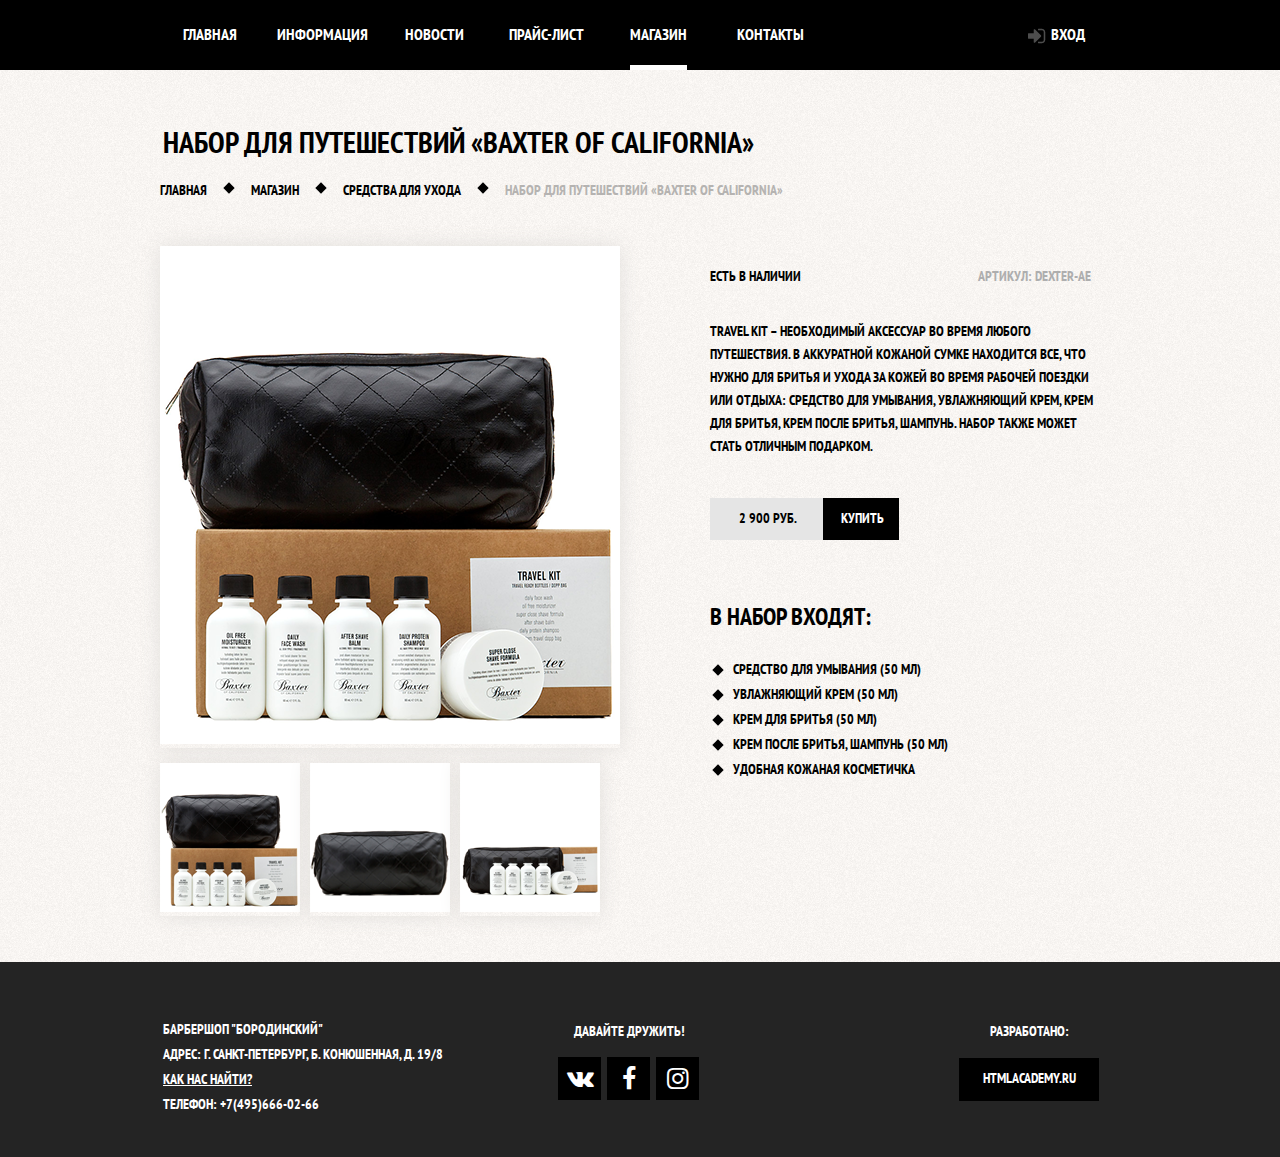
==== commit 9a9efef1: "v2.3" ====
--- a/barbershop-item.html
+++ b/barbershop-item.html
@@ -7,107 +7,75 @@
 </head>
 <body>
 	<div class="wrapper barbershop-background-white">
+
+		<!-- Header begin -->
+
 		<header class="header header_size header__btn_text">
-
 			<div class="container">	
-
-				<ul type="none">
-
-					<li>
-						<a class="header__btn header__btn_size" href="index.html">
-							Главная
-						</a>
-					</li>
-
-					<li>
-						<a class="header__btn header__btn_size" href="#">
-						Информация
-						</a>
-					</li>
-
-					<li>
-						<a class="header__btn header__btn_size" href="#">
-						Новости
-						</a>
-					</li>
-
-					<li>
-						<a class="header__btn header__btn_size" href="barbershop-price.html">
-						Прайс-лист
-						</a>
-					</li>
-
-					<li>
-						<a class="header__btn header__btn_size" href="barbershop-shop.html">
-							<span class="header__btn_current-page">
-							Магазин
-							</span>
-						</a>
-					</li>
-
-					<li>
-						<a class="header__btn header__btn_size" href="#">
-						Контакты
-						</a>
-					</li>
+				<ul>
+					<li><a class="header__btn header__btn_size" href="index.html">Главная</a></li>
+					<li><a class="header__btn header__btn_size" href="#">Информация</a></li>
+					<li><a class="header__btn header__btn_size" href="#">Новости</a></li>
+					<li><a class="header__btn header__btn_size" href="barbershop-price.html">Прайс-лист</a></li>
+					<li><a class="header__btn header__btn_size" href="barbershop-shop.html"><span class="header__btn_current-page">Магазин</span></a></li>
+					<li><a class="header__btn header__btn_size" href="#">Контакты</a></li>
 				</ul>
-
-					<a class="header__btn header__btn_size header__btn_align header__btn__icon-login" href="#">
-					Вход
-					</a>
-
+				<a class="header__btn header__btn_size header__btn_align header__btn__icon-login" href="#">Вход</a>
 				<div class="clearfix"></div>
-
 			</div>
-
 		</header>
 
+		<!-- Header end -->
+
 		<div class="container">
+
+			<!-- Title begin -->
 
 			<div class="title title_text title_size">
 				<h2>Набор для путешествий «Baxter of California»</h2>
 			</div>
 
+			<!-- Title end -->
+
+			<!-- Bread crumbs begin -->
+
 			<ul class="bread-crumbs bread-crumbs_text bread-crumbs_size">
 				<li><a href="#">Главная</a></li>
 				<li><a href="#">Магазин</a></li>
 				<li><a href="#">Средства для ухода</a></li>
-				<li>
-					<span class="bread-crumbs_text_grey">Набор для путешествий «Baxter of California»
-					</span>
-				</li>
-				<div class="clearfix"></div>
+				<li><span class="bread-crumbs_text_grey">Набор для путешествий «Baxter of California»</span></li>
 			</ul>
+			<div class="clearfix"></div>
+			<!-- Bread crumbs end -->
+
+			<!-- Product img begin -->
 
 			<div class="product-img product-img_size">
-
 				<div class="product-img-main_size product-img_shadow">
-					<img src="img/baxter-of-california-img-1.png">
+					<img src="img/baxter-of-california-img-1.png" alt="baxter-of-california-img-1">
 				</div>
 
 				<div class="product-img_shadow product-img_float">
-					<img src="img/baxter-of-california-img-2.png">
+					<img src="img/baxter-of-california-img-2.png" alt="baxter-of-california-img-2">
 				</div>
 
 				<div class="product-img-secondary_size product-img_shadow product-img_float">
-					<img src="img/baxter-of-california-img-3.png">
+					<img src="img/baxter-of-california-img-3.png" alt="baxter-of-california-img-3">
 				</div>
 
 				<div class="product-img_shadow product-img_float">
-					<img src="img/baxter-of-california-img-4.png">
+					<img src="img/baxter-of-california-img-4.png" alt="baxter-of-california-img-4">
 				</div>
-
 			</div>
 
+			<!-- Product img end -->
+
+			<!-- Product and information begin -->
+
 			<div class="product-information product-information_size product-information_text">
+				<p>Есть в наличии<span class="product-information__article_text">Артикул: DEXTER-AE</span></p>
 
-				<p>
-					Есть в наличии <span class="product-information__article_text">Артикул: DEXTER-AE</span>
-				</p>
-
-				<p class="product-information__description_size 
-					product-information__description_text">
-					Travel Kit – необходимый аксессуар во время любого путешествия. В аккуратной кожаной сумке находится все, что нужно для бритья и ухода за кожей во время рабочей поездки или отдыха: средство для умывания, увлажняющий крем, крем для бритья, крем после бритья, шампунь. Набор также может стать отличным подарком.
+				<p class="product-information__description_size product-information__description_text">Travel Kit – необходимый аксессуар во время любого путешествия. В аккуратной кожаной сумке находится все, что нужно для бритья и ухода за кожей во время рабочей поездки или отдыха: средство для умывания, увлажняющий крем, крем для бритья, крем после бритья, шампунь. Набор также может стать отличным подарком.
 				</p>
 
 				<ul class="product-information__cost-buy">
@@ -127,20 +95,21 @@
 					<li>Удобная кожаная косметичка</li>
 				</ul>
 			</div>
+
+			<!-- Product and information end -->
+
 		</div>
 		<div class="clearfix"></div>
+
+			<!-- Footer begin -->
 
 			<footer class="footer footer_size">
 			<div class="container">
 				<div class="footer__adress_size footer__adress_text footer_float">
-					<ul type="none">
+					<ul>
 						<li>Барбершоп "Бородинский"</li>
 						<li>Адрес: г. Санкт-Петербург, Б. Конюшенная, д. 19/8</li>
-						<li>
-							<a class="footer__adress__text_underline" href="#">
-							Как нас найти?
-							</a>
-						</li>
+						<li><a class="footer__adress__text_underline" href="#">Как нас найти?</a></li>
 						<li>Телефон: +7(495)666-02-66</li>
 					</ul>
 				</div>
@@ -148,17 +117,19 @@
 				<div class="footer__vk-fb_size footer__vk-fb_text footer_float">
 					<h4>Давайте дружить!</h4>
 					<br>
-					<ul type="none">
+					<ul>
 						<li>
 							<a class="footer__vk_size footer__vk_text" href="#">
 								<i class="icon-vkontakte"></i>
 							</a>
 						</li>
+
 						<li>
 							<a class="footer__f_size footer__f_text" href="#">
 								<i class="icon-facebook"></i>
 							</a>
 						</li>
+
 						<li>
 							<a class="footer__instagram_size footer__instagram_text" href="#">
 								<i class="icon-instagram"></i>
@@ -177,6 +148,8 @@
 			</div>
 		</footer>
 
+		<!-- Footer end -->
+
 	</div>
 </body>
 </html>--- a/css/style.css
+++ b/css/style.css
@@ -137,6 +137,10 @@
 	font-size: 20px;
 }
 
+ul {
+	list-style-type: none;
+}
+
 .wrapper {
 	background: url(../img/background.png);
 }
@@ -556,7 +560,7 @@
 	width: 140px;
 	height: calc(44px - 15px);
 	padding: 15px 0 0 0;
-	margin: 49px 0 0;
+	margin-top: 71px;
 }
 
 .contacts__btn_margin-right {
@@ -631,7 +635,7 @@
 	width: 300px;
 	height: 44px;
 	background: black;
-	margin: 24px 0 0 8px;
+	margin-top: 24px;
 }
 
 .sign-in__btn-submit_text {
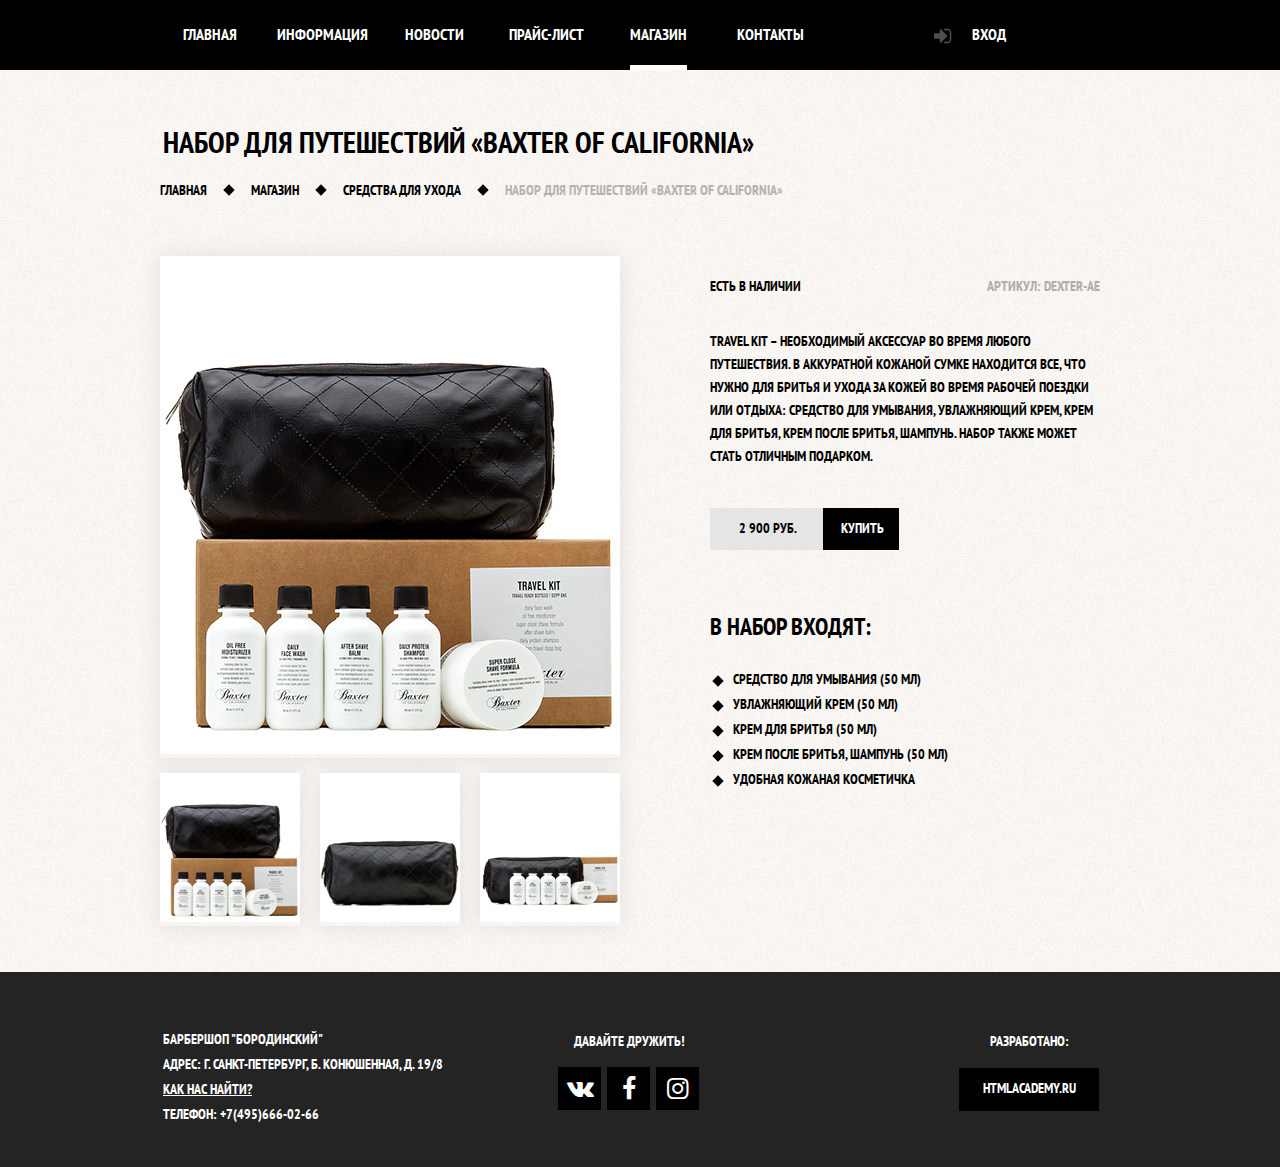
==== commit da8d2292: "v2.5" ====
--- a/barbershop-item.html
+++ b/barbershop-item.html
@@ -1,9 +1,11 @@
 <!DOCTYPE html>
 <html lang="ru">
 <head>
+	<meta charset="utf-8">
+	<meta name="format-detection" content="telephone=no"> <!-- Отключение выделения номеров телефона плагином skype в Microsoft edge -->
 	<title>Барбершоп «Бородинский»</title>
+	<link rel="stylesheet" href="css/normalize.css">
 	<link rel="stylesheet" href="css/style.css">
-	<link rel="stylesheet" href="css/normalize.css">
 </head>
 <body>
 	<div class="wrapper barbershop-background-white">
@@ -39,33 +41,33 @@
 
 			<!-- Bread crumbs begin -->
 
-			<ul class="bread-crumbs bread-crumbs_text bread-crumbs_size">
+			<ul class="breadcrumbs breadcrumbs_text breadcrumbs_size">
 				<li><a href="#">Главная</a></li>
 				<li><a href="#">Магазин</a></li>
 				<li><a href="#">Средства для ухода</a></li>
-				<li><span class="bread-crumbs_text_grey">Набор для путешествий «Baxter of California»</span></li>
+				<li><span class="breadcrumbs_text_grey">Набор для путешествий «Baxter of California»</span></li>
 			</ul>
-			<div class="clearfix"></div>
 			<!-- Bread crumbs end -->
 
 			<!-- Product img begin -->
 
 			<div class="product-img product-img_size">
 				<div class="product-img-main_size product-img_shadow">
-					<img src="img/baxter-of-california-img-1.png" alt="baxter-of-california-img-1">
+					<img src="img/baxter-of-california-img-1.png" alt="baxter-of-california-img-1" width="460px" height="498px">
 				</div>
 
 				<div class="product-img_shadow product-img_float">
-					<img src="img/baxter-of-california-img-2.png" alt="baxter-of-california-img-2">
+					<img src="img/baxter-of-california-img-2.png" alt="baxter-of-california-img-2" width="140px" height="149px">
 				</div>
 
 				<div class="product-img-secondary_size product-img_shadow product-img_float">
-					<img src="img/baxter-of-california-img-3.png" alt="baxter-of-california-img-3">
+					<img src="img/baxter-of-california-img-3.png" alt="baxter-of-california-img-3" width="140px" height="149px">
 				</div>
 
 				<div class="product-img_shadow product-img_float">
-					<img src="img/baxter-of-california-img-4.png" alt="baxter-of-california-img-4">
+					<img src="img/baxter-of-california-img-4.png" alt="baxter-of-california-img-4" width="140px" height="149px">
 				</div>
+				<div class="clearfix"></div>
 			</div>
 
 			<!-- Product img end -->
@@ -73,7 +75,10 @@
 			<!-- Product and information begin -->
 
 			<div class="product-information product-information_size product-information_text">
-				<p>Есть в наличии<span class="product-information__article_text">Артикул: DEXTER-AE</span></p>
+				<div class="product-information__in-stock-article">
+				<span class="product-information__in-stock_text">Есть в наличии</span>
+				<span class="product-information__article_text">Артикул: DEXTER-AE</span>
+				</div>
 
 				<p class="product-information__description_size product-information__description_text">Travel Kit – необходимый аксессуар во время любого путешествия. В аккуратной кожаной сумке находится все, что нужно для бритья и ухода за кожей во время рабочей поездки или отдыха: средство для умывания, увлажняющий крем, крем для бритья, крем после бритья, шампунь. Набор также может стать отличным подарком.
 				</p>
--- a/css/style.css
+++ b/css/style.css
@@ -14,7 +14,7 @@
 	1.7. FOOTER...............7
 8. BARBERSHOP-ITEM............8 
 	8.1 TITLE.................8
-	8.2 BREAD-CRUMBS..........9
+	8.2 BREADCRUMBS..........9
 	8.3 PRODUCT..............10
 9. BARBERSHOP-PRICE..........11
 	9.1 HAIRCUT..............11
@@ -52,14 +52,24 @@
 */
 
 @font-face {
-    font-family: "PT Sans Narrow Bold"; /* Гарнитура шрифта */
-    src: url(../fonts/PTSans/PTN77F.ttf); /* Путь к файлу со шрифтом */
-   }
+  font-family: 'PT Sans Narrow';
+  src: url('../fonts/PTSans/PTSans-Narrow.eot?#iefix') format('embedded-opentype'),  
+  	url('../fonts/PTSans/PTSans-Narrow.woff') format('woff'), 
+  	url('../fonts/PTSans/PTSans-Narrow.ttf')  format('truetype'), 
+  	url('../fonts/PTSans/PTSans-Narrow.svg#PTSans-Narrow') format('svg');
+  font-weight: normal;
+  font-style: normal;
+}
 
 @font-face {
-    font-family: "PT Sans Narrow"; /* Гарнитура шрифта */
-    src: url(../fonts/PTSans/PTN57F.ttf); /* Путь к файлу со шрифтом */
-   }
+  font-family: 'PT Sans Narrow';
+  src: url('../fonts/PTSans/PTSans-NarrowBold.eot?#iefix') format('embedded-opentype'),  
+  	url('../fonts/PTSans/PTSans-NarrowBold.woff') format('woff'), 
+  	url('../fonts/PTSans/PTSans-NarrowBold.ttf')  format('truetype'), 
+  	url('../fonts/PTSans/PTSans-NarrowBold.svg#PTSans-NarrowBold') format('svg');
+  font-weight: bold;
+  font-style: normal;
+}
 
 @font-face {
   font-family: 'fontello';
@@ -142,7 +152,8 @@
 }
 
 .wrapper {
-	background: url(../img/background.png);
+	min-width: 960px;
+	background: black url(../img/background.png) no-repeat;
 }
 
 .container {
@@ -156,6 +167,11 @@
 	clear: both;
 }
 
+.barbershop-background-white {
+	background: white url(../img/background-white.png) repeat;
+}
+
+
 /*
 ***********************
 
@@ -168,28 +184,51 @@
 
 .header {
 	background: black;
-	clear: both;
 }
 
 .header_size {
 	width: 100%;
 }
-.header__btn {
-	float: left;
-}
 
 .header__btn__icon-login:before {
 	content: "";
 	display: inline-block;
 	width: 18px;
 	height: 16px;
-	margin-right: 5px;
+	margin-right: 20px;
 	vertical-align: middle;
 	background: url(../img/icon-login.png);
 }
 
 .header__btn:hover {
 	background: #242424;
+}
+
+
+.header__menu li:last-child {
+	margin-right: 174px;
+}
+
+.header__menu {
+	display: inline-block;
+	vertical-align: top;
+}
+
+.header__menu:after {
+	content: "";
+	width: 100%;
+	display: -block;
+	clear: both;
+
+}
+
+
+.header__btn {
+	display: inline-block;
+}
+
+.header__btn_align {
+	float: none !important;
 }
 
 .header__btn__icon-login:hover:before {
@@ -205,8 +244,10 @@
 .header__btn_size{
 	width: 100px;
 	height: calc(70px - 25px);
-	padding: 25px 0 0;
+	padding-top: 25px;
 	margin-right: 12px;
+	float: left;
+
 }
 
 .header__btn_text{
@@ -214,11 +255,13 @@
 	text-transform: uppercase;
 	text-align: center;
 	font-size: 16px;
-	font-family: "PT Sans Narrow Bold", sans-serif;
+	font-weight: bold;
+	font-family: "PT Sans Narrow", "Arial", sans-serif;
 }
 
 .header__btn_current-page {
 	display: inline-block;
+	vertical-align: middle;
 	position: relative;
 }
 
@@ -227,6 +270,7 @@
     position: relative;
     width: 100%;
     display: inline-block;
+    vertical-align: baseline;
     height: 5px;
     background-color: white;
     bottom: -12px;
@@ -235,9 +279,6 @@
     margin: 0 auto;
 }
 
-.header__btn__icon-login{
-	float: left;
-}
 
 .header__btn__icon-login_size {
 	width:18px;
@@ -245,10 +286,6 @@
 	margin: 2px 0 0; 
 }
 
-.header__btn_align {
-	margin-left: 174px;
-	margin-right: 0;
-}
 
 /*
 ***********************
@@ -319,7 +356,8 @@
 	color: white;
 	text-transform: uppercase;
 	text-align: center;
-	font-family: "PT Sans Narrow Bold", sans-serif;
+	font-weight: bold;
+	font-family: "PT Sans Narrow", "Arial", sans-serif;
 }
 
 .description__clause {
@@ -392,7 +430,8 @@
 	text-transform: uppercase;
 	line-height: 24px;
 	font-size: 14px;
-	font-family: "PT Sans Narrow Bold", sans-serif;
+	font-weight: bold;
+	font-family: "PT Sans Narrow", "Arial", sans-serif;
 }
 
 .news_float {
@@ -406,7 +445,7 @@
 	color: #41403f;
 	font-size: 16px;
 	text-transform: lowercase;
-	font-family: "PT Sans Narrow", sans-serif;
+	font-family: "PT Sans Narrow", "Arial", sans-serif;
 }
 
 .news__first_size {
@@ -426,6 +465,7 @@
 }
 
 .news-photo__btn_size {
+	display: block;
 	width: 140px;
 	height: calc(44px - 15px);
 	padding: 15px 0 0 0;
@@ -437,7 +477,8 @@
 	text-align: center;
 	line-height: 14px;
 	font-size: 14px;
-	font-family: "PT Sans Narrow Bold", sans-serif;
+	font-weight: bold;
+	font-family: "PT Sans Narrow", "Arial", sans-serif;
 }
 
 .news-photo__btn_float {
@@ -460,7 +501,8 @@
 .photo_text {
 	text-transform: uppercase;
 	font-size: 16px;
-	font-family: "PT Sans Narrow Bold", sans-serif;
+	font-weight: bold;
+	font-family: "PT Sans Narrow", "Arial", sans-serif;
 }
 
 .photo h3 {
@@ -541,7 +583,8 @@
 	text-transform: uppercase;
 	font-size: 14px;
 	line-height: 24px;
-	font-family: "PT Sans Narrow Bold", sans-serif;
+	font-weight: bold;
+	font-family: "PT Sans Narrow", "Arial", sans-serif;
 }
 
 .contacts h3 {
@@ -577,7 +620,8 @@
 	text-align: center;
 	line-height: 14px;
 	font-size: 14px;
-	font-family: "PT Sans Narrow Bold", sans-serif;
+	font-weight: bold;
+	font-family: "PT Sans Narrow", "Arial", sans-serif;
 }
 
 .contacts__btn_float {
@@ -598,7 +642,8 @@
 	text-transform: uppercase;
 	line-height: 27px;
 	font-size: 14px;
-	font-family: "PT Sans Narrow Bold", sans-serif;
+	font-weight: bold;
+	font-family: "PT Sans Narrow", "Arial", sans-serif;
 }
 
 .sign-up h3 {
@@ -616,7 +661,8 @@
 .sign-in__input-field_text { 
 	text-transform: uppercase;
 	font-size: 16px;
-	font-family: "PT Sans Narrow Bold", sans-serif;
+	font-weight: bold;
+	font-family: "PT Sans Narrow", "Arial", sans-serif;
 }
 
 .sign-in__input-field_border {
@@ -644,11 +690,16 @@
 	text-align: center;
 	line-height: 14px;
 	font-size: 14px;
-	font-family: "PT Sans Narrow Bold", sans-serif;
+	font-weight: bold;
+	font-family: "PT Sans Narrow", "Arial", sans-serif;
 }
 
 .sign-in__btn-submit_border {
 	border: 1px solid black;
+}
+
+.sign-in__input-field_border:focus {
+	border-color: #663d15; 
 }
 
 /*
@@ -689,7 +740,8 @@
 	text-align: left;
 	line-height: 25px;
 	font-size: 14px;
-	font-family: "PT Sans Narrow Bold", sans-serif;
+	font-weight: bold;
+	font-family: "PT Sans Narrow", "Arial", sans-serif;
 }
 
 .footer__adress__text_underline {
@@ -706,7 +758,8 @@
 	text-align: center;
 	line-height: 14px;
 	font-size: 14px;
-	font-family: "PT Sans Narrow Bold", sans-serif;
+	font-weight: bold;
+	font-family: "PT Sans Narrow", "Arial", sans-serif;
 }
 
 .footer__vk-fb_size {
@@ -789,7 +842,8 @@
 	text-align: center;
 	line-height: 14px;
 	font-size: 14px;
-	font-family: "PT Sans Narrow Bold", sans-serif;
+	font-weight: bold;
+	font-family: "PT Sans Narrow", "Arial", sans-serif;
 }
 
 .footer__develer__html-academy_size {
@@ -839,9 +893,6 @@
 ***********************
 */
 
-.barbershop-background-white {
-	background: url(../img/background-white.png) repeat;
-}
 
 /*
 ***********************
@@ -857,7 +908,8 @@
 .title_text {
 	text-transform: uppercase;
 	font-size: 20px;
-	font-family: "PT Sans Narrow Bold", sans-serif;
+	font-weight: bold;
+	font-family: "PT Sans Narrow", "Arial", sans-serif;
 }
 
 .title_size {
@@ -879,24 +931,25 @@
 /*
 ***********************
 
-BREAD-CRUMBS..........9
-
-		START
-
-***********************
-*/
-
-.bread-crumbs {
+BREADCRUMBS..........9
+
+		START
+
+***********************
+*/
+
+.breadcrumbs {
 	list-style-type: none;
 }
 
-.bread-crumbs li {
-	float: left;
-}
-
-.bread-crumbs li:after {
+.breadcrumbs li {
+	float: left;
+}
+
+.breadcrumbs li:after {
 	content: "";
 	display: inline-block;
+	vertical-align: middle;
 	width: 8px;
 	height: 8px;
 	transform: rotate(45deg);
@@ -904,21 +957,30 @@
 	margin: 0 18px 3px;
 }
 
-.bread-crumbs li:nth-child(4):after {
+.breadcrumbs li:last-child:after {
+	content: "";
 	display: none;
 }
 
-.bread-crumbs_text {
-	text-transform: uppercase;
-	font-size: 14px;
-	font-family: "PT Sans Narrow Bold", sans-serif;	
-}
-
-.bread-crumbs_text_grey {
+.breadcrumbs:after {
+	content: "";
+	display: block;
+	width: 100%;
+	clear: both;
+}
+
+.breadcrumbs_text {
+	text-transform: uppercase;
+	font-size: 14px;
+	font-weight: bold;
+	font-family: "PT Sans Narrow", "Arial", sans-serif;
+}
+
+.breadcrumbs_text_grey {
 	color: #b5b3b1;
 }
 
-.bread-crumbs_size {
+.breadcrumbs_size {
 	margin-bottom: 10px;
 }
 
@@ -926,7 +988,7 @@
 /*
 ***********************
 
-BREAD-CRUMBS..........9
+BREADCRUMBS..........9
 
 		END
 
@@ -967,7 +1029,7 @@
 }
 
 .product-img-secondary_size {
-	margin:0 10px;
+	margin:0 20px;
 }
 
 .product-information {
@@ -982,7 +1044,8 @@
 .product-information_text {
 	text-transform: uppercase;
 	font-size: 14px;
-	font-family: "PT Sans Narrow Bold", sans-serif;	
+	font-weight: bold;
+	font-family: "PT Sans Narrow", "Arial", sans-serif;	
 }
 
 .product-information_text h3 {
@@ -994,8 +1057,11 @@
 
 .product-information__article_text {
 	display: inline-block;
+	vertical-align: bottom;
+	text-align: right;
 	color: #aeaeae;
-	margin-left: 177px;
+	position: absolute;
+	right: 0;
 }
 
 .product-information__description_size {
@@ -1013,6 +1079,7 @@
 
 .product-information__cost-buy li:first-child {
 	display: inline-block;
+	vertical-align: middle;
 	width: 110px;
 	height: 30px;
 	padding-left: 3px;
@@ -1025,6 +1092,7 @@
 
 .product-information__cost-buy li:last-child {
 	display: inline-block;
+	vertical-align: middle;
 	width: 74px;
 	height: 30px;
 	padding-left: 2px;
@@ -1047,6 +1115,7 @@
 .product-information__kit li:before {
 	content: "";
 	display: inline-block;
+	vertical-align: middle;
 	width: 8px;
 	height: 8px;
 	transform: rotate(45deg);
@@ -1054,6 +1123,16 @@
 	margin-right: 11px;
 }
 
+.product-information__in-stock-article {
+	width: 100%;
+	position: relative;
+}
+
+.product-information__in-stock_text {
+	display: inline-block;
+	vertical-align: bottom;
+}
+
 /*
 ***********************
 
@@ -1083,10 +1162,6 @@
 
 ***********************
 */
-
-.bread-crumbs_display-none li:nth-child(2):after {
-	display: none;
-}
 
 
 /*
@@ -1109,7 +1184,8 @@
 	font-size: 48px;
 /*	text-align: center;*/
 	text-transform: uppercase;
-	font-family: "PT Sans Narrow Bold", sans-serif;	
+	font-weight: bold;
+	font-family: "PT Sans Narrow", "Arial", sans-serif;
 }
 
 .haircut_text h3:before {
@@ -1164,14 +1240,16 @@
 	font-size: 14px;
 	line-height: 38px;
 	text-transform: uppercase;
-	font-family: "PT Sans Narrow Bold", sans-serif;	
+	font-weight: bold;
+	font-family: "PT Sans Narrow", "Arial", sans-serif;
 }
 
 .means_text h4{
 	font-size: 24px;
 	line-height: 29px;
 	text-transform: uppercase;
-	font-family: "PT Sans Narrow Bold", sans-serif;	
+	font-weight: bold;
+	font-family: "PT Sans Narrow", "Arial", sans-serif;
 }
 .means ul {
 	list-style-type: none;
@@ -1238,7 +1316,8 @@
 .table-price_text {
 	font-size: 14px;
 	text-transform: uppercase;
-	font-family: "PT Sans Narrow Bold", sans-serif;	
+	font-weight: bold;
+	font-family: "PT Sans Narrow", "Arial", sans-serif;
 }
 
 .table-price_text h4{
@@ -1246,7 +1325,8 @@
 	font-size: 24px;
 /*	line-height: 29px;*/
 	text-transform: uppercase;
-	font-family: "PT Sans Narrow Bold", sans-serif;	
+	font-weight: bold;
+	font-family: "PT Sans Narrow", "Arial", sans-serif;
 }
 
 /*
@@ -1276,13 +1356,15 @@
 .about-us_text {
 	font-size: 14px;
 	text-transform: uppercase;
-	font-family: "PT Sans Narrow Bold", sans-serif;	
+	font-weight: bold;
+	font-family: "PT Sans Narrow", "Arial", sans-serif;
 }
 
 .about-us h4 {
 	font-size: 24px;
 	text-transform: uppercase;
-	font-family: "PT Sans Narrow Bold", sans-serif;	
+	font-weight: bold;
+	font-family: "PT Sans Narrow", "Arial", sans-serif;
 }
 
 /*.about-us p:nth-child(2) {
@@ -1348,9 +1430,6 @@
 ***********************
 */
 
-.bread-crumbs_display-none-shop li:nth-child(3):after {
-	display: none;
-}
 
 /*
 ***********************
@@ -1370,7 +1449,8 @@
 .manufacturers-group-of-product_text {
 	font-size: 14px;
 	text-transform: uppercase;
-	font-family: "PT Sans Narrow Bold", sans-serif;	
+	font-weight: bold;
+	font-family: "PT Sans Narrow", "Arial", sans-serif;
 }
 
 .manufacturers-group-of-product_size {
@@ -1379,10 +1459,11 @@
 	margin-right: 40px;
 }
 
-.manufacturers-group-of-product h3 {
+.manufacturers-group-of-product p {
 	font-size: 24px;
 	text-transform: uppercase;
-	font-family: "PT Sans Narrow Bold", sans-serif;		
+	font-weight: bold;
+	font-family: "PT Sans Narrow", "Arial", sans-serif;	
 }
 
 .manufacturers-group-of-product label:hover {
@@ -1400,7 +1481,8 @@
 	border: none;
 	font-size: 12.76px;
 	text-transform: uppercase;
-	font-family: "PT Sans Narrow Bold", sans-serif;
+	font-weight: bold;
+	font-family: "PT Sans Narrow", "Arial", sans-serif;
 }
 
 .btn-submit:hover {
@@ -1548,29 +1630,26 @@
 
 .goods_size {
 	width: 720px;
-	margin-top: 45px;
+	margin-top: 58px;
 }
 
 .goods_text {
 	font-size: 14px;
-	font-family: "PT Sans Narrow Bold", sans-serif;		
-}
-
-.goods__block__name{
+	font-weight: bold;
+	font-family: "PT Sans Narrow", "Arial", sans-serif;	
+}
+.goods__block__name-manufacturer {
 	display: block;
 	font-size: 14px;
-	font-family: "PT Sans Narrow Bold", sans-serif;
+	font-weight: bold;
+	line-height: 16px;
+	font-family: "PT Sans Narrow", "Arial", sans-serif;
 	margin-left: 18px;
-	margin-top: 19px;
+	margin-top: 12px;
 }
 
 .goods__block__manufacturer{
-	display: block;
-	text-transform: uppercase;
-	font-size: 14px;
-	font-family: "PT Sans Narrow Bold", sans-serif;
-	margin-top: 2px;
-	margin-left: 19px;	
+	text-transform: uppercase;
 }
 
 .goods__block {
@@ -1586,40 +1665,26 @@
 .goods__block_size {
 	width: 220px;
 	padding-bottom:15px;
-	margin-right: 10px;
-	margin-bottom: 10px;
-}
-
-.goods-for-travels__img {
-	content: "";
-	display: block;
-	width: 220px;
-	height: 165px;
-	background: url(../img/goods-for-travels.png) no-repeat;
-}
-
-.goods__block ul {
-	list-style-type: none;
-}
-
-.goods__block li {
-	float: left;
-}
-
-.goods__block li:nth-child(odd) {
-	display: inline-block;
+	margin-right: 20px;
+	margin-bottom: 22px;
+}
+
+.goods__block__cost {
+	display: inline-block;
+	vertical-align: middle;
 	background: #e5e5e5;
 	color: black;
 	width: 108px;
 	height: 30px;
 	text-align: center;
 	padding-top: 12px;
-	margin-top: 15px;
-	margin-left: 19px;
-}
-
-.goods__block li:nth-child(even) {
-	display: inline-block;
+	margin-top: 14px;
+	margin-left: 19px;	
+}
+
+.goods__block__btn-buy {
+	display: inline-block;
+	vertical-align: middle;
 	background: black;
 	color: white;
 	text-transform: uppercase;
@@ -1627,10 +1692,10 @@
 	height: 30px;
 	text-align: center;
 	padding-top: 13px;
-	margin-top: 15px;
-}
-
-.goods__block li:nth-child(even):hover {
+	margin-top: 14px;	
+}
+
+.goods__block__btn-buy:hover {
 	background: #663d15;
 }
 
@@ -1638,60 +1703,20 @@
 	color: #663d15;
 }
 
-
-.moisturizing-conditioner__img {
-	content: "";
-	display: block;
-	width: 220px;
-	height: 165px;
-	background: url(../img/moisturizing-conditioner.png) no-repeat;
-}
-
-.hair-gel__img {
-	content: "";
-	display: block;
-	width: 220px;
-	height: 165px;
-	background: url(../img/hair-gel.png) no-repeat;
-}
-
-.clay-for-hair__img {
-	content: "";
-	display: block;
-	width: 220px;
-	height: 165px;
-	background: url(../img/clay-for-hair.png) no-repeat;	
-}
-
-.hair-gel-2__img {
-	content: "";
-	display: block;
-	width: 220px;
-	height: 165px;
-	background: url(../img/hair-gel-2.png) no-repeat;	
-}
-
-.shaving-kit__img {
-	content: "";
-	display: block;
-	width: 220px;
-	height: 165px;
-	background: url(../img/shaving-kit.png) no-repeat;	
-}
-
 .btn-page-for-goods_text {
 	text-transform: uppercase;
 	font-size: 14px;
-	font-family: "PT Sans Narrow Bold", sans-serif;
+	font-weight: bold;
+	font-family: "PT Sans Narrow", "Arial", sans-serif;
 
 }
 
 .btn-page-for-goods_size {
-	margin-top: 48px;
-	margin-left: 242px;
-}
-
-.btn-page-for-goods li {
+	margin-top: 22px;
+	margin-left: 246px;
+}
+
+.btn-page-for-goods a {
 	display: inline-block;
 	width: 42px;
 	height: 31px;
@@ -1700,20 +1725,22 @@
 	background: black;
 	color: white;
 	text-align: center;
-}
-
-.btn-page-for-goods li:hover {
+	float: left;
+}
+
+.btn-page-for-goods a:hover {
 	background: #663d15;
-}
-
-.btn-page-for-goods__current-page li {
-	display: inline-block;
+	cursor: pointer;
+}
+
+.btn-page-for-goods a:active {
 	background: white;
 	color: black;
 }
 
-.btn-page-for-goods__current-page li:hover {
-	background: white;
+.btn-page-for-goods__current-page {
+	background: white !important;
+	color: black !important;
 }
 
 /*
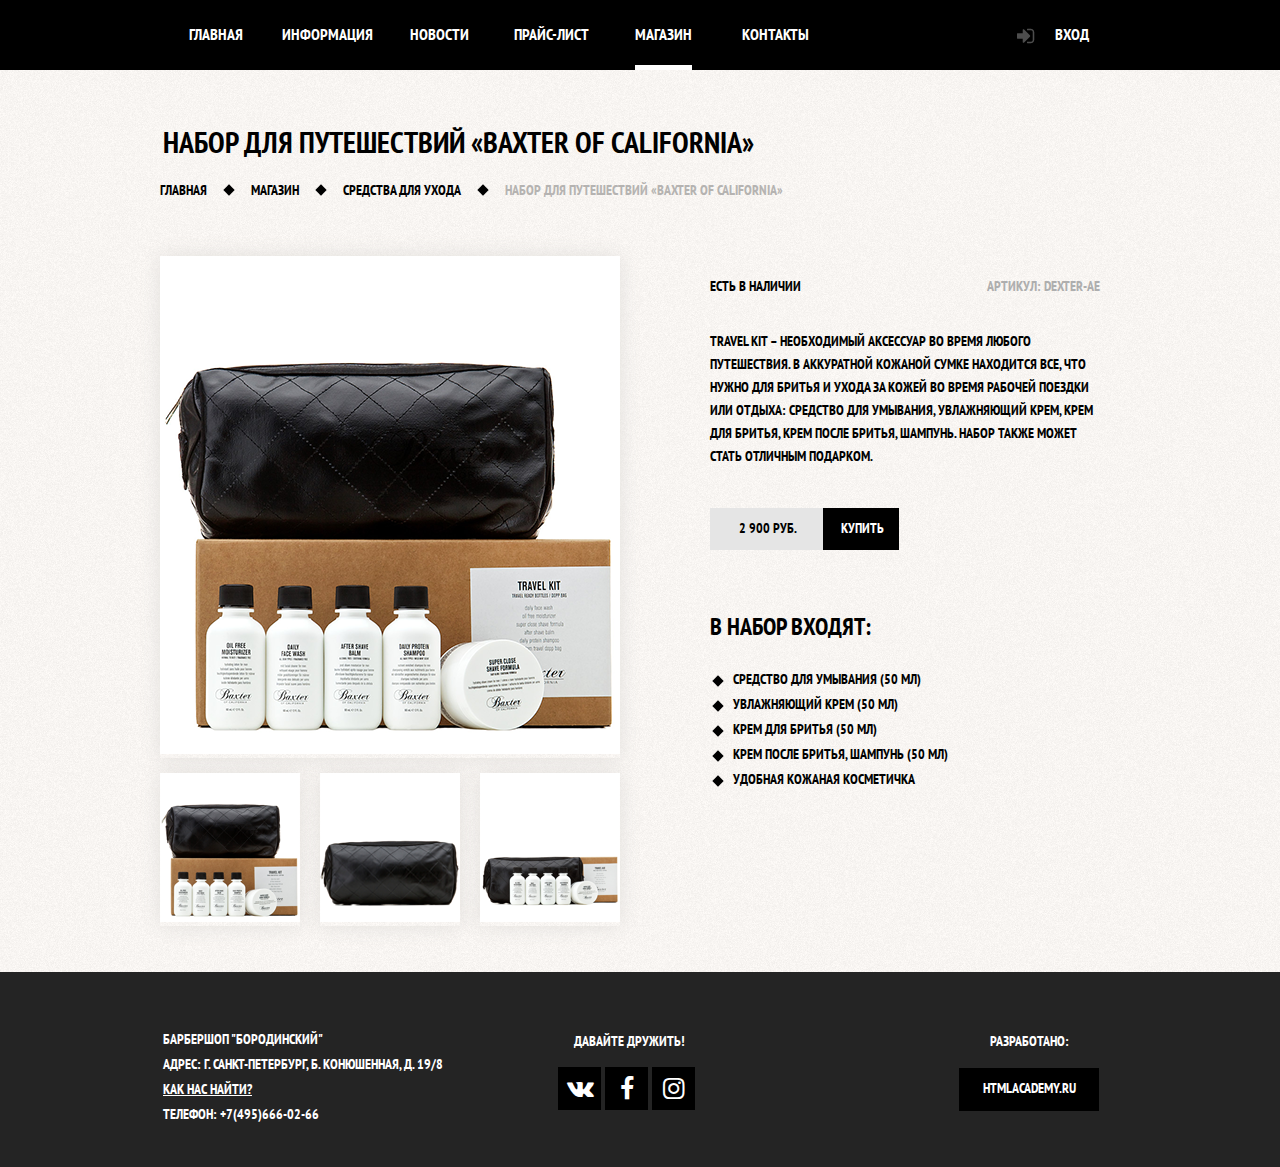
==== commit 0a426649: "v2.6" ====
--- a/barbershop-item.html
+++ b/barbershop-item.html
@@ -14,15 +14,15 @@
 
 		<header class="header header_size header__btn_text">
 			<div class="container">	
-				<ul>
-					<li><a class="header__btn header__btn_size" href="index.html">Главная</a></li>
-					<li><a class="header__btn header__btn_size" href="#">Информация</a></li>
-					<li><a class="header__btn header__btn_size" href="#">Новости</a></li>
-					<li><a class="header__btn header__btn_size" href="barbershop-price.html">Прайс-лист</a></li>
-					<li><a class="header__btn header__btn_size" href="barbershop-shop.html"><span class="header__btn_current-page">Магазин</span></a></li>
-					<li><a class="header__btn header__btn_size" href="#">Контакты</a></li>
+				<ul class="header__menu">
+					<li class="header__btn header__btn_size header__btn_float"><a href="index.html">Главная</a></li>
+					<li class="header__btn header__btn_size header__btn_float"><a href="#">Информация</a></li>
+					<li class="header__btn header__btn_size header__btn_float"><a href="#">Новости</a></li>
+					<li class="header__btn header__btn_size header__btn_float"><a href="barbershop-price.html">Прайс-лист</a></li>
+					<li class="header__btn header__btn_size header__btn_float"><a href="barbershop-shop.html"><span class="header__btn_current-page">Магазин</span></a></li>
+					<li class="header__btn header__btn_size header__btn_float"><a href="#">Контакты</a></li>
 				</ul>
-				<a class="header__btn header__btn_size header__btn_align header__btn__icon-login" href="#">Вход</a>
+				<a class="header__btn header__btn_size header__btn__icon-login" href="#">Вход</a>
 				<div class="clearfix"></div>
 			</div>
 		</header>
@@ -53,19 +53,19 @@
 
 			<div class="product-img product-img_size">
 				<div class="product-img-main_size product-img_shadow">
-					<img src="img/baxter-of-california-img-1.png" alt="baxter-of-california-img-1" width="460px" height="498px">
+					<img src="img/baxter-of-california-img-1.png" alt="baxter-of-california-img-1" width="460" height="498">
 				</div>
 
 				<div class="product-img_shadow product-img_float">
-					<img src="img/baxter-of-california-img-2.png" alt="baxter-of-california-img-2" width="140px" height="149px">
+					<img src="img/baxter-of-california-img-2.png" alt="baxter-of-california-img-2" width="140" height="149">
 				</div>
 
 				<div class="product-img-secondary_size product-img_shadow product-img_float">
-					<img src="img/baxter-of-california-img-3.png" alt="baxter-of-california-img-3" width="140px" height="149px">
+					<img src="img/baxter-of-california-img-3.png" alt="baxter-of-california-img-3" width="140" height="149">
 				</div>
 
 				<div class="product-img_shadow product-img_float">
-					<img src="img/baxter-of-california-img-4.png" alt="baxter-of-california-img-4" width="140px" height="149px">
+					<img src="img/baxter-of-california-img-4.png" alt="baxter-of-california-img-4" width="140" height="149">
 				</div>
 				<div class="clearfix"></div>
 			</div>
@@ -108,7 +108,7 @@
 
 			<!-- Footer begin -->
 
-			<footer class="footer footer_size">
+		<footer class="footer footer_size">
 			<div class="container">
 				<div class="footer__adress_size footer__adress_text footer_float">
 					<ul>
@@ -118,35 +118,31 @@
 						<li>Телефон: +7(495)666-02-66</li>
 					</ul>
 				</div>
-
 				<div class="footer__vk-fb_size footer__vk-fb_text footer_float">
 					<h4>Давайте дружить!</h4>
 					<br>
 					<ul>
 						<li>
-							<a class="footer__vk_size footer__vk_text" href="#">
+							<a class="footer__icon_size footer__vk_text" href="#">
 								<i class="icon-vkontakte"></i>
 							</a>
 						</li>
-
 						<li>
-							<a class="footer__f_size footer__f_text" href="#">
+							<a class="footer__icon_size footer__f_text" href="#">
 								<i class="icon-facebook"></i>
 							</a>
 						</li>
-
 						<li>
-							<a class="footer__instagram_size footer__instagram_text" href="#">
+							<a class="footer__icon_size footer__instagram_text" href="#">
 								<i class="icon-instagram"></i>
 							</a>
 						</li>
 					</ul>
 				</div>
-
 				<div class="footer__developer_size footer__developer_text footer_float">
 					<h4>Разработано:</h4>
 					<div class="footer__develer__html-academy_size footer__develer__html-academy_text">
-					<a href="#">htmlacademy.ru</a>
+						<a href="#">htmlacademy.ru</a>
 					</div>
 				</div>
 				<div class="clearfix"></div>
--- a/css/style.css
+++ b/css/style.css
@@ -227,8 +227,8 @@
 	display: inline-block;
 }
 
-.header__btn_align {
-	float: none !important;
+.header__btn_float {
+	float: left;
 }
 
 .header__btn__icon-login:hover:before {
@@ -236,7 +236,7 @@
 	display: inline-block;
 	width: 18px;
 	height: 16px;
-	margin-right: 5px;
+	margin-right: 20px;
 	vertical-align: middle;
 	background: url(../img/icon-login-hover.png);
 }
@@ -246,7 +246,6 @@
 	height: calc(70px - 25px);
 	padding-top: 25px;
 	margin-right: 12px;
-	float: left;
 
 }
 
@@ -762,21 +761,29 @@
 	font-family: "PT Sans Narrow", "Arial", sans-serif;
 }
 
+
 .footer__vk-fb_size {
+	display: inline-block;
 	width: 143px;
 	margin: 62px 130px 0 70px; 
 }
 
-.footer__vk_size {
+.footer__icons:after {
+	display: block;
+	width: 100%;
+	clear: both;
+}
+.footer__icon_size {
 	width: 43px;
 	height: calc(43px - 8px);
 	padding-top: 8px;
-	margin: 0 3px 0 0;
+	margin-right: 4px;
+	margin-bottom: 4px;
 	background: black;
 	float: left;
 }
 
-.footer__vk_size:hover {
+.footer__icon_size:hover {
 	background: white;
 	color: black;
 }
@@ -788,39 +795,11 @@
 	text-align: center;
 }
 
-.footer__f_size {
-	width: 43px;
-	height: calc(43px - 8px);
-	padding-top: 8px;
-	margin: 0 3px 0 3px;
-	background: black;
-	float: left;
-}
-
-.footer__f_size:hover {
-	background: white;
-	color: black;
-}
-
 .footer__f_text {
 	font-family: "fontello", sans-serif;
 	color: white;
 	font-size: 25px;
 	text-align: center;
-}
-
-.footer__instagram_size {
-	width: 43px;
-	height: calc(43px - 8px);
-	padding-top: 8px;
-	margin: 0 0 0 3px;
-	background: black;
-	float: left;
-}
-
-.footer__instagram_size:hover {
-	background: white;
-	color: black;
 }
 
 .footer__instagram_text {
@@ -1733,15 +1712,12 @@
 	cursor: pointer;
 }
 
-.btn-page-for-goods a:active {
+.btn-page-for-goods a:focus {
 	background: white;
 	color: black;
 }
 
-.btn-page-for-goods__current-page {
-	background: white !important;
-	color: black !important;
-}
+
 
 /*
 ***********************
